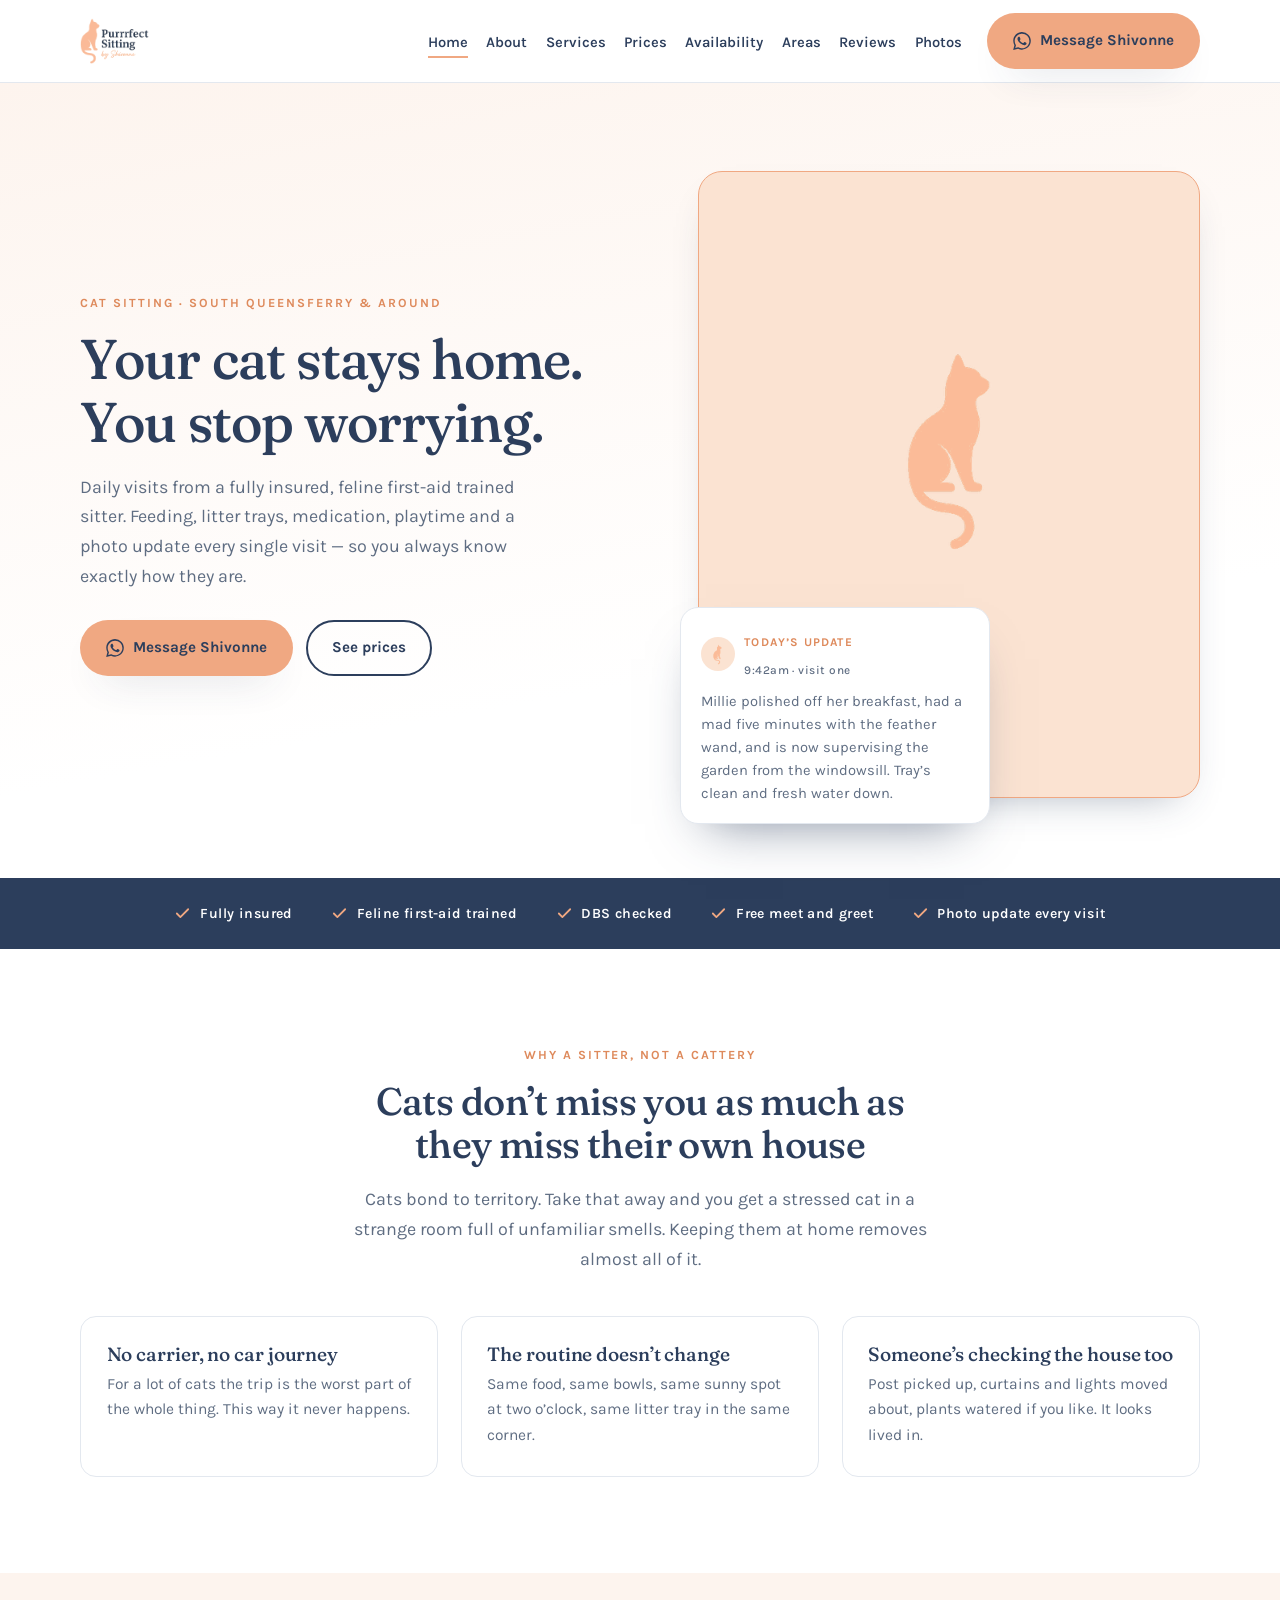
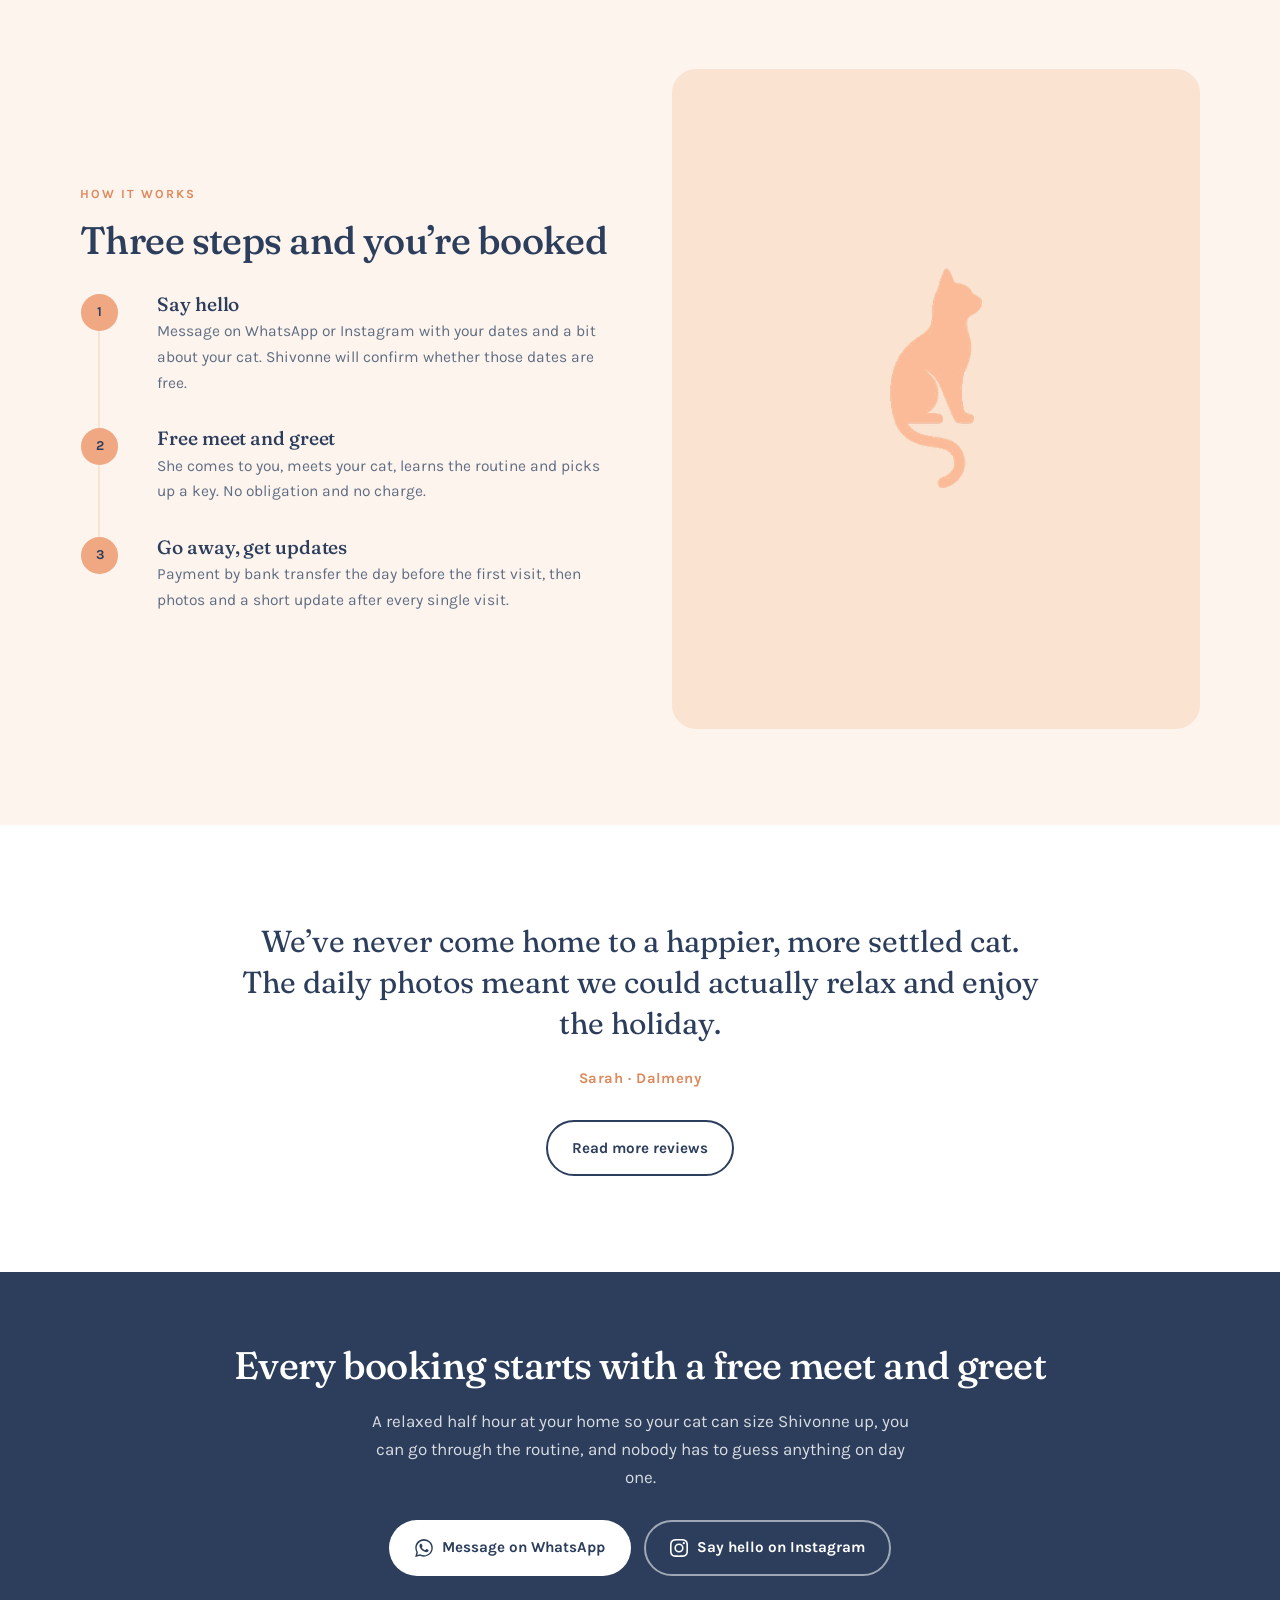
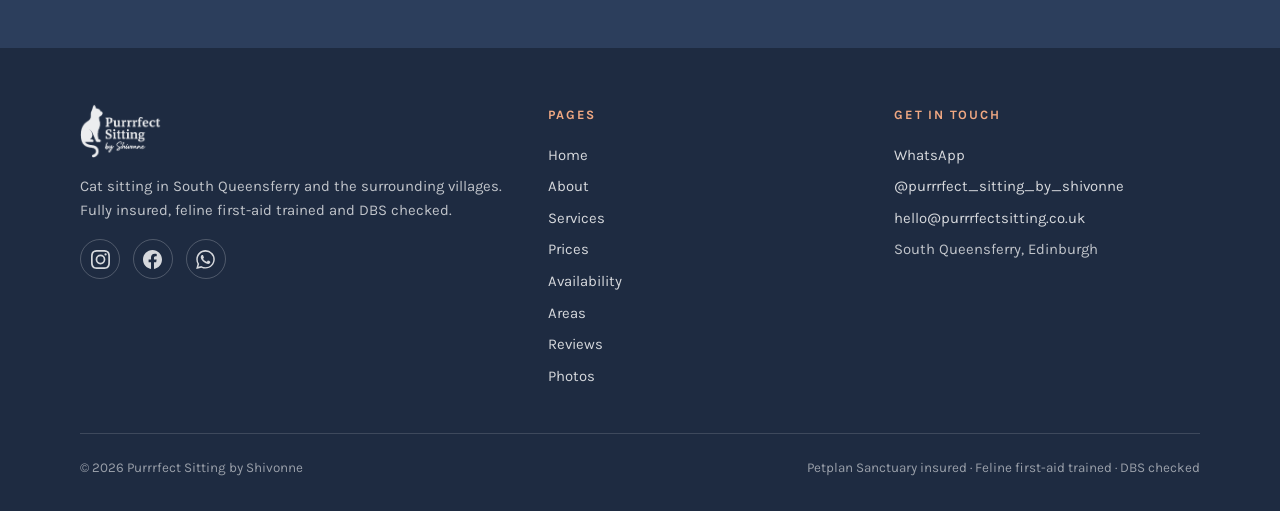
==== index.html @ 5781d9f3 "Add files via upload" ====
<!DOCTYPE html>
<html lang="en-GB">
<head>
<meta charset="utf-8">
<meta name="viewport" content="width=device-width, initial-scale=1">
<title>Purrrfect Sitting by Shivonne | Cat sitting in South Queensferry &amp; Edinburgh</title>
<meta name="description" content="Insured, feline first-aid trained cat sitting in South Queensferry and West Edinburgh. Daily home visits from £12, with a photo update every visit.">
<link rel="icon" href="assets/favicon.png" type="image/png">
<link rel="apple-touch-icon" href="assets/apple-touch-icon.png">
<meta property="og:title" content="Purrrfect Sitting by Shivonne | Cat sitting in South Queensferry &amp; Edinburgh">
<meta property="og:description" content="Insured, feline first-aid trained cat sitting in South Queensferry and West Edinburgh. Daily home visits from £12, with a photo update every visit.">
<meta property="og:type" content="website">
<meta property="og:image" content="assets/logo.png">
<link rel="stylesheet" href="css/style.css">
</head>
<body>
<a class="skip-link" href="#main">Skip to content</a>
<header class="site-header">
  <div class="wrap">
    <a class="brand" href="index.html"><img src="assets/logo.png" alt="Purrrfect Sitting by Shivonne" width="832" height="552"></a>
    <button class="nav-toggle" type="button" aria-expanded="false" aria-controls="site-nav" aria-label="Open menu"><svg viewBox="0 0 24 24" fill="none" stroke="currentColor" stroke-width="2" stroke-linecap="round" aria-hidden="true"><line x1="3" y1="6" x2="21" y2="6"/><line x1="3" y1="12" x2="21" y2="12"/><line x1="3" y1="18" x2="21" y2="18"/></svg></button>
    <nav class="site-nav" id="site-nav" aria-label="Main"><ul><li><a href="index.html" aria-current="page">Home</a></li><li><a href="about.html">About</a></li><li><a href="services.html">Services</a></li><li><a href="prices.html">Prices</a></li><li><a href="availability.html">Availability</a></li><li><a href="areas.html">Areas</a></li><li><a href="testimonials.html">Reviews</a></li><li><a href="gallery.html">Photos</a></li></ul></nav>
    <a class="btn btn--primary header-cta" href="https://wa.me/447XXXXXXXXX"><svg viewBox="0 0 24 24" fill="currentColor" aria-hidden="true"><path d="M17.47 14.38c-.3-.15-1.76-.87-2.03-.97-.27-.1-.47-.15-.67.15-.2.3-.77.97-.94 1.17-.17.2-.35.22-.65.07-.3-.15-1.26-.46-2.4-1.48-.89-.79-1.49-1.77-1.66-2.07-.17-.3-.02-.46.13-.61.13-.13.3-.35.45-.52.15-.17.2-.3.3-.5.1-.2.05-.37-.02-.52-.08-.15-.67-1.61-.92-2.21-.24-.58-.49-.5-.67-.51h-.57c-.2 0-.52.07-.79.37-.27.3-1.04 1.02-1.04 2.48s1.06 2.88 1.21 3.08c.15.2 2.1 3.2 5.08 4.49.71.31 1.26.49 1.69.62.71.23 1.36.2 1.87.12.57-.09 1.76-.72 2.01-1.41.25-.69.25-1.29.17-1.41-.07-.13-.27-.2-.57-.35M12.05 21.8h-.01a9.8 9.8 0 0 1-4.99-1.37l-.36-.21-3.71.97.99-3.62-.23-.37a9.8 9.8 0 0 1-1.5-5.23c0-5.4 4.4-9.8 9.81-9.8 2.62 0 5.08 1.02 6.93 2.88a9.74 9.74 0 0 1 2.87 6.93c0 5.41-4.4 9.81-9.8 9.81m8.34-18.15A11.7 11.7 0 0 0 12.05 0C5.6 0 .35 5.25.34 11.7c0 2.06.54 4.08 1.56 5.85L.24 24l6.6-1.73a11.7 11.7 0 0 0 5.2 1.24h.01c6.45 0 11.7-5.25 11.7-11.7 0-3.13-1.21-6.07-3.42-8.28"/></svg> Message Shivonne</a>
  </div>
</header>
<main id="main">
<section class="hero">
  <div class="wrap">
    <div>
      <p class="eyebrow">Cat sitting &middot; South Queensferry &amp; around</p>
      <h1>Your cat stays home. You stop worrying.</h1>
      <p class="lede">Daily visits from a fully insured, feline first-aid trained sitter. Feeding, litter trays, medication, playtime and a photo update every single visit &mdash; so you always know exactly how they are.</p>
      <div class="btn-row">
        <a class="btn btn--primary" href="https://wa.me/447XXXXXXXXX"><svg viewBox="0 0 24 24" fill="currentColor" aria-hidden="true"><path d="M17.47 14.38c-.3-.15-1.76-.87-2.03-.97-.27-.1-.47-.15-.67.15-.2.3-.77.97-.94 1.17-.17.2-.35.22-.65.07-.3-.15-1.26-.46-2.4-1.48-.89-.79-1.49-1.77-1.66-2.07-.17-.3-.02-.46.13-.61.13-.13.3-.35.45-.52.15-.17.2-.3.3-.5.1-.2.05-.37-.02-.52-.08-.15-.67-1.61-.92-2.21-.24-.58-.49-.5-.67-.51h-.57c-.2 0-.52.07-.79.37-.27.3-1.04 1.02-1.04 2.48s1.06 2.88 1.21 3.08c.15.2 2.1 3.2 5.08 4.49.71.31 1.26.49 1.69.62.71.23 1.36.2 1.87.12.57-.09 1.76-.72 2.01-1.41.25-.69.25-1.29.17-1.41-.07-.13-.27-.2-.57-.35M12.05 21.8h-.01a9.8 9.8 0 0 1-4.99-1.37l-.36-.21-3.71.97.99-3.62-.23-.37a9.8 9.8 0 0 1-1.5-5.23c0-5.4 4.4-9.8 9.81-9.8 2.62 0 5.08 1.02 6.93 2.88a9.74 9.74 0 0 1 2.87 6.93c0 5.41-4.4 9.81-9.8 9.81m8.34-18.15A11.7 11.7 0 0 0 12.05 0C5.6 0 .35 5.25.34 11.7c0 2.06.54 4.08 1.56 5.85L.24 24l6.6-1.73a11.7 11.7 0 0 0 5.2 1.24h.01c6.45 0 11.7-5.25 11.7-11.7 0-3.13-1.21-6.07-3.42-8.28"/></svg> Message Shivonne</a>
        <a class="btn btn--ghost" href="prices.html">See prices</a>
      </div>
    </div>
    <div class="hero-visual">
      <!-- Drop a photo named hero.jpg into assets/photos/ and it appears here automatically -->
      <div class="hero-photo"><img src="assets/photos/hero.jpg" alt="A cat relaxing at home during a visit" onerror="this.remove()"></div>
      <div class="update-card">
        <div class="update-card__head">
          <span class="update-card__avatar"></span>
          <span>
            <span class="update-card__meta">Today&rsquo;s update</span><br>
            <span class="update-card__time">9:42am &middot; visit one</span>
          </span>
        </div>
        <p>Millie polished off her breakfast, had a mad five minutes with the feather wand, and is now supervising the garden from the windowsill. Tray&rsquo;s clean and fresh water down.</p>
      </div>
    </div>
  </div>
</section>

<div class="trust">
  <div class="wrap">
    <ul>
      <li><svg viewBox="0 0 24 24" fill="none" stroke="currentColor" stroke-width="2.5" stroke-linecap="round" stroke-linejoin="round" aria-hidden="true"><polyline points="20 6 9 17 4 12"/></svg> Fully insured</li>
      <li><svg viewBox="0 0 24 24" fill="none" stroke="currentColor" stroke-width="2.5" stroke-linecap="round" stroke-linejoin="round" aria-hidden="true"><polyline points="20 6 9 17 4 12"/></svg> Feline first-aid trained</li>
      <li><svg viewBox="0 0 24 24" fill="none" stroke="currentColor" stroke-width="2.5" stroke-linecap="round" stroke-linejoin="round" aria-hidden="true"><polyline points="20 6 9 17 4 12"/></svg> DBS checked</li>
      <li><svg viewBox="0 0 24 24" fill="none" stroke="currentColor" stroke-width="2.5" stroke-linecap="round" stroke-linejoin="round" aria-hidden="true"><polyline points="20 6 9 17 4 12"/></svg> Free meet and greet</li>
      <li><svg viewBox="0 0 24 24" fill="none" stroke="currentColor" stroke-width="2.5" stroke-linecap="round" stroke-linejoin="round" aria-hidden="true"><polyline points="20 6 9 17 4 12"/></svg> Photo update every visit</li>
    </ul>
  </div>
</div>

<section class="section">
  <div class="wrap">
    <div class="section-head is-centred reveal">
      <p class="eyebrow">Why a sitter, not a cattery</p>
      <h2>Cats don&rsquo;t miss you as much as they miss their own house</h2>
      <p class="lede">Cats bond to territory. Take that away and you get a stressed cat in a strange room full of unfamiliar smells. Keeping them at home removes almost all of it.</p>
    </div>
    <div class="grid grid--3">
      <div class="card reveal">
        <h3>No carrier, no car journey</h3>
        <p>For a lot of cats the trip is the worst part of the whole thing. This way it never happens.</p>
      </div>
      <div class="card reveal">
        <h3>The routine doesn&rsquo;t change</h3>
        <p>Same food, same bowls, same sunny spot at two o&rsquo;clock, same litter tray in the same corner.</p>
      </div>
      <div class="card reveal">
        <h3>Someone&rsquo;s checking the house too</h3>
        <p>Post picked up, curtains and lights moved about, plants watered if you like. It looks lived in.</p>
      </div>
    </div>
  </div>
</section>

<section class="section section--tint">
  <div class="wrap">
    <div class="split">
      <div class="reveal">
        <p class="eyebrow">How it works</p>
        <h2>Three steps and you&rsquo;re booked</h2>
        <ol class="timeline" style="margin-top:2rem">
          <li data-step="1">
            <h3>Say hello</h3>
            <p>Message on WhatsApp or Instagram with your dates and a bit about your cat. Shivonne will confirm whether those dates are free.</p>
          </li>
          <li data-step="2">
            <h3>Free meet and greet</h3>
            <p>She comes to you, meets your cat, learns the routine and picks up a key. No obligation and no charge.</p>
          </li>
          <li data-step="3">
            <h3>Go away, get updates</h3>
            <p>Payment by bank transfer the day before the first visit, then photos and a short update after every single visit.</p>
          </li>
        </ol>
      </div>
      <div class="reveal">
        <!-- Photo named meet-greet.jpg in assets/photos/ -->
        <div class="split__photo"><img src="assets/photos/meet-greet.jpg" alt="Shivonne meeting a client&rsquo;s cat" onerror="this.remove()"></div>
      </div>
    </div>
  </div>
</section>

<section class="section">
  <div class="wrap pull-quote reveal">
    <!-- EDIT: replace with a real review -->
    <blockquote>We&rsquo;ve never come home to a happier, more settled cat. The daily photos meant we could actually relax and enjoy the holiday.</blockquote>
    <cite>Sarah &middot; Dalmeny</cite>
    <div class="btn-row" style="justify-content:center;margin-top:1.8rem">
      <a class="btn btn--ghost" href="testimonials.html">Read more reviews</a>
    </div>
  </div>
</section>

<section class="cta-band">
  <div class="wrap">
    <h2>Every booking starts with a free meet and greet</h2>
    <p>A relaxed half hour at your home so your cat can size Shivonne up, you can go through the routine, and nobody has to guess anything on day one.</p>
    <div class="btn-row">
      <a class="btn btn--light" href="https://wa.me/447XXXXXXXXX"><svg viewBox="0 0 24 24" fill="currentColor" aria-hidden="true"><path d="M17.47 14.38c-.3-.15-1.76-.87-2.03-.97-.27-.1-.47-.15-.67.15-.2.3-.77.97-.94 1.17-.17.2-.35.22-.65.07-.3-.15-1.26-.46-2.4-1.48-.89-.79-1.49-1.77-1.66-2.07-.17-.3-.02-.46.13-.61.13-.13.3-.35.45-.52.15-.17.2-.3.3-.5.1-.2.05-.37-.02-.52-.08-.15-.67-1.61-.92-2.21-.24-.58-.49-.5-.67-.51h-.57c-.2 0-.52.07-.79.37-.27.3-1.04 1.02-1.04 2.48s1.06 2.88 1.21 3.08c.15.2 2.1 3.2 5.08 4.49.71.31 1.26.49 1.69.62.71.23 1.36.2 1.87.12.57-.09 1.76-.72 2.01-1.41.25-.69.25-1.29.17-1.41-.07-.13-.27-.2-.57-.35M12.05 21.8h-.01a9.8 9.8 0 0 1-4.99-1.37l-.36-.21-3.71.97.99-3.62-.23-.37a9.8 9.8 0 0 1-1.5-5.23c0-5.4 4.4-9.8 9.81-9.8 2.62 0 5.08 1.02 6.93 2.88a9.74 9.74 0 0 1 2.87 6.93c0 5.41-4.4 9.81-9.8 9.81m8.34-18.15A11.7 11.7 0 0 0 12.05 0C5.6 0 .35 5.25.34 11.7c0 2.06.54 4.08 1.56 5.85L.24 24l6.6-1.73a11.7 11.7 0 0 0 5.2 1.24h.01c6.45 0 11.7-5.25 11.7-11.7 0-3.13-1.21-6.07-3.42-8.28"/></svg> Message on WhatsApp</a>
      <a class="btn btn--outline-light" href="https://www.instagram.com/purrrfect_sitting_by_shivonne/"><svg viewBox="0 0 24 24" fill="currentColor" aria-hidden="true"><path d="M12 2.16c3.2 0 3.58.01 4.85.07 1.17.05 1.8.25 2.23.41.56.22.96.48 1.38.9.42.42.68.82.9 1.38.16.42.36 1.06.41 2.23.06 1.27.07 1.65.07 4.85s-.01 3.58-.07 4.85c-.05 1.17-.25 1.8-.41 2.23-.22.56-.48.96-.9 1.38-.42.42-.82.68-1.38.9-.42.16-1.06.36-2.23.41-1.27.06-1.65.07-4.85.07s-3.58-.01-4.85-.07c-1.17-.05-1.8-.25-2.23-.41-.56-.22-.96-.48-1.38-.9a3.8 3.8 0 0 1-.9-1.38c-.16-.42-.36-1.06-.41-2.23-.06-1.27-.07-1.65-.07-4.85s.01-3.58.07-4.85c.05-1.17.25-1.8.41-2.23.22-.56.48-.96.9-1.38.42-.42.82-.68 1.38-.9.42-.16 1.06-.36 2.23-.41C8.42 2.17 8.8 2.16 12 2.16M12 0C8.74 0 8.33.01 7.05.07 5.78.13 4.9.33 4.14.63c-.79.3-1.46.71-2.13 1.38A5.9 5.9 0 0 0 .63 4.14c-.3.76-.5 1.64-.56 2.91C.01 8.33 0 8.74 0 12s.01 3.67.07 4.95c.06 1.27.26 2.15.56 2.91.3.79.71 1.46 1.38 2.13.67.67 1.34 1.08 2.13 1.38.76.3 1.64.5 2.91.56C8.33 23.99 8.74 24 12 24s3.67-.01 4.95-.07c1.27-.06 2.15-.26 2.91-.56.79-.3 1.46-.71 2.13-1.38.67-.67 1.08-1.34 1.38-2.13.3-.76.5-1.64.56-2.91.06-1.28.07-1.69.07-4.95s-.01-3.67-.07-4.95c-.06-1.27-.26-2.15-.56-2.91-.3-.79-.71-1.46-1.38-2.13A5.9 5.9 0 0 0 19.86.63c-.76-.3-1.64-.5-2.91-.56C15.67.01 15.26 0 12 0m0 5.84a6.16 6.16 0 1 0 0 12.32 6.16 6.16 0 0 0 0-12.32M12 16a4 4 0 1 1 0-8 4 4 0 0 1 0 8m7.85-10.4a1.44 1.44 0 1 1-2.88 0 1.44 1.44 0 0 1 2.88 0"/></svg> Say hello on Instagram</a>
    </div>
  </div>
</section>
</main>
<footer class="site-footer">
  <div class="wrap">
    <div class="footer-grid">
      <div>
        <img class="footer-logo" src="assets/logo.png" alt="Purrrfect Sitting by Shivonne">
        <p>Cat sitting in South Queensferry and the surrounding villages. Fully insured, feline first-aid trained and DBS checked.</p>
        <div class="footer-social">
          <a href="https://www.instagram.com/purrrfect_sitting_by_shivonne/" aria-label="Instagram"><svg viewBox="0 0 24 24" fill="currentColor" aria-hidden="true"><path d="M12 2.16c3.2 0 3.58.01 4.85.07 1.17.05 1.8.25 2.23.41.56.22.96.48 1.38.9.42.42.68.82.9 1.38.16.42.36 1.06.41 2.23.06 1.27.07 1.65.07 4.85s-.01 3.58-.07 4.85c-.05 1.17-.25 1.8-.41 2.23-.22.56-.48.96-.9 1.38-.42.42-.82.68-1.38.9-.42.16-1.06.36-2.23.41-1.27.06-1.65.07-4.85.07s-3.58-.01-4.85-.07c-1.17-.05-1.8-.25-2.23-.41-.56-.22-.96-.48-1.38-.9a3.8 3.8 0 0 1-.9-1.38c-.16-.42-.36-1.06-.41-2.23-.06-1.27-.07-1.65-.07-4.85s.01-3.58.07-4.85c.05-1.17.25-1.8.41-2.23.22-.56.48-.96.9-1.38.42-.42.82-.68 1.38-.9.42-.16 1.06-.36 2.23-.41C8.42 2.17 8.8 2.16 12 2.16M12 0C8.74 0 8.33.01 7.05.07 5.78.13 4.9.33 4.14.63c-.79.3-1.46.71-2.13 1.38A5.9 5.9 0 0 0 .63 4.14c-.3.76-.5 1.64-.56 2.91C.01 8.33 0 8.74 0 12s.01 3.67.07 4.95c.06 1.27.26 2.15.56 2.91.3.79.71 1.46 1.38 2.13.67.67 1.34 1.08 2.13 1.38.76.3 1.64.5 2.91.56C8.33 23.99 8.74 24 12 24s3.67-.01 4.95-.07c1.27-.06 2.15-.26 2.91-.56.79-.3 1.46-.71 2.13-1.38.67-.67 1.08-1.34 1.38-2.13.3-.76.5-1.64.56-2.91.06-1.28.07-1.69.07-4.95s-.01-3.67-.07-4.95c-.06-1.27-.26-2.15-.56-2.91-.3-.79-.71-1.46-1.38-2.13A5.9 5.9 0 0 0 19.86.63c-.76-.3-1.64-.5-2.91-.56C15.67.01 15.26 0 12 0m0 5.84a6.16 6.16 0 1 0 0 12.32 6.16 6.16 0 0 0 0-12.32M12 16a4 4 0 1 1 0-8 4 4 0 0 1 0 8m7.85-10.4a1.44 1.44 0 1 1-2.88 0 1.44 1.44 0 0 1 2.88 0"/></svg></a>
          <a href="https://www.facebook.com/profile.php?id=EDIT" aria-label="Facebook"><svg viewBox="0 0 24 24" fill="currentColor" aria-hidden="true"><path d="M24 12.07C24 5.4 18.63 0 12 0S0 5.4 0 12.07C0 18.1 4.39 23.1 10.13 24v-8.44H7.08v-3.49h3.05V9.41c0-3.02 1.79-4.69 4.53-4.69 1.31 0 2.68.24 2.68.24v2.97h-1.51c-1.49 0-1.96.93-1.96 1.89v2.25h3.33l-.53 3.49h-2.8V24C19.61 23.1 24 18.1 24 12.07"/></svg></a>
          <a href="https://wa.me/447XXXXXXXXX" aria-label="WhatsApp"><svg viewBox="0 0 24 24" fill="currentColor" aria-hidden="true"><path d="M17.47 14.38c-.3-.15-1.76-.87-2.03-.97-.27-.1-.47-.15-.67.15-.2.3-.77.97-.94 1.17-.17.2-.35.22-.65.07-.3-.15-1.26-.46-2.4-1.48-.89-.79-1.49-1.77-1.66-2.07-.17-.3-.02-.46.13-.61.13-.13.3-.35.45-.52.15-.17.2-.3.3-.5.1-.2.05-.37-.02-.52-.08-.15-.67-1.61-.92-2.21-.24-.58-.49-.5-.67-.51h-.57c-.2 0-.52.07-.79.37-.27.3-1.04 1.02-1.04 2.48s1.06 2.88 1.21 3.08c.15.2 2.1 3.2 5.08 4.49.71.31 1.26.49 1.69.62.71.23 1.36.2 1.87.12.57-.09 1.76-.72 2.01-1.41.25-.69.25-1.29.17-1.41-.07-.13-.27-.2-.57-.35M12.05 21.8h-.01a9.8 9.8 0 0 1-4.99-1.37l-.36-.21-3.71.97.99-3.62-.23-.37a9.8 9.8 0 0 1-1.5-5.23c0-5.4 4.4-9.8 9.81-9.8 2.62 0 5.08 1.02 6.93 2.88a9.74 9.74 0 0 1 2.87 6.93c0 5.41-4.4 9.81-9.8 9.81m8.34-18.15A11.7 11.7 0 0 0 12.05 0C5.6 0 .35 5.25.34 11.7c0 2.06.54 4.08 1.56 5.85L.24 24l6.6-1.73a11.7 11.7 0 0 0 5.2 1.24h.01c6.45 0 11.7-5.25 11.7-11.7 0-3.13-1.21-6.07-3.42-8.28"/></svg></a>
        </div>
      </div>
      <div>
        <h4>Pages</h4>
        <ul><li><a href="index.html">Home</a></li><li><a href="about.html">About</a></li><li><a href="services.html">Services</a></li><li><a href="prices.html">Prices</a></li><li><a href="availability.html">Availability</a></li><li><a href="areas.html">Areas</a></li><li><a href="testimonials.html">Reviews</a></li><li><a href="gallery.html">Photos</a></li></ul>
      </div>
      <div>
        <h4>Get in touch</h4>
        <ul>
          <li><a href="https://wa.me/447XXXXXXXXX">WhatsApp</a></li>
          <li><a href="https://www.instagram.com/purrrfect_sitting_by_shivonne/">@purrrfect_sitting_by_shivonne</a></li>
          <li><a href="mailto:hello@purrrfectsitting.co.uk">hello@purrrfectsitting.co.uk</a></li>
          <li>South Queensferry, Edinburgh</li>
        </ul>
      </div>
    </div>
    <div class="footer-base">
      <span>&copy; 2026 Purrrfect Sitting by Shivonne</span>
      <span>Petplan Sanctuary insured &middot; Feline first-aid trained &middot; DBS checked</span>
    </div>
  </div>
</footer>
<a class="float-wa" href="https://wa.me/447XXXXXXXXX" aria-label="Message on WhatsApp"><svg viewBox="0 0 24 24" fill="currentColor" aria-hidden="true"><path d="M17.47 14.38c-.3-.15-1.76-.87-2.03-.97-.27-.1-.47-.15-.67.15-.2.3-.77.97-.94 1.17-.17.2-.35.22-.65.07-.3-.15-1.26-.46-2.4-1.48-.89-.79-1.49-1.77-1.66-2.07-.17-.3-.02-.46.13-.61.13-.13.3-.35.45-.52.15-.17.2-.3.3-.5.1-.2.05-.37-.02-.52-.08-.15-.67-1.61-.92-2.21-.24-.58-.49-.5-.67-.51h-.57c-.2 0-.52.07-.79.37-.27.3-1.04 1.02-1.04 2.48s1.06 2.88 1.21 3.08c.15.2 2.1 3.2 5.08 4.49.71.31 1.26.49 1.69.62.71.23 1.36.2 1.87.12.57-.09 1.76-.72 2.01-1.41.25-.69.25-1.29.17-1.41-.07-.13-.27-.2-.57-.35M12.05 21.8h-.01a9.8 9.8 0 0 1-4.99-1.37l-.36-.21-3.71.97.99-3.62-.23-.37a9.8 9.8 0 0 1-1.5-5.23c0-5.4 4.4-9.8 9.81-9.8 2.62 0 5.08 1.02 6.93 2.88a9.74 9.74 0 0 1 2.87 6.93c0 5.41-4.4 9.81-9.8 9.81m8.34-18.15A11.7 11.7 0 0 0 12.05 0C5.6 0 .35 5.25.34 11.7c0 2.06.54 4.08 1.56 5.85L.24 24l6.6-1.73a11.7 11.7 0 0 0 5.2 1.24h.01c6.45 0 11.7-5.25 11.7-11.7 0-3.13-1.21-6.07-3.42-8.28"/></svg></a>
<script src="js/site.js"></script>

</body>
</html>
---- css/style.css ----
/* ==========================================================================
   Purrrfect Sitting by Shivonne — site styles
   Brand: navy #2C3E5C · peach #F0A882
   ========================================================================== */

@import url('https://fonts.googleapis.com/css2?family=Fraunces:opsz,wght@9..144,400;9..144,500;9..144,600&family=Karla:wght@400;500;600;700&display=swap');

:root {
  --navy:        #2C3E5C;
  --navy-deep:   #1E2B41;
  --peach:       #F0A882;
  --peach-deep:  #DE8A5C;
  --peach-soft:  #FBE3D2;
  --peach-tint:  #FDF4EE;
  --paper:       #FFFFFF;
  --paper-alt:   #F6F8FA;
  --ink:         #2C3E5C;
  --ink-soft:    #5F6D82;
  --line:        #E3E8EF;

  --display: 'Fraunces', Georgia, 'Times New Roman', serif;
  --body:    'Karla', -apple-system, BlinkMacSystemFont, 'Segoe UI', Helvetica, Arial, sans-serif;

  --wrap: 1120px;
  --radius: 16px;
  --radius-sm: 10px;
  --shadow: 0 18px 40px -24px rgba(44, 62, 92, .45);
  --shadow-lift: 0 26px 50px -26px rgba(44, 62, 92, .55);
}

/* ---------- Base ---------- */
*, *::before, *::after { box-sizing: border-box; }

html { scroll-behavior: smooth; }

body {
  margin: 0;
  font-family: var(--body);
  font-size: 17px;
  line-height: 1.65;
  color: var(--ink);
  background: var(--paper);
  -webkit-font-smoothing: antialiased;
}

img { max-width: 100%; display: block; }

a { color: var(--navy); text-decoration-color: var(--peach); text-underline-offset: 3px; }
a:hover { color: var(--peach-deep); }

h1, h2, h3 {
  font-family: var(--display);
  font-weight: 500;
  font-variation-settings: 'SOFT' 40, 'WONK' 1;
  line-height: 1.12;
  letter-spacing: -0.015em;
  color: var(--navy);
  margin: 0 0 .5em;
}
h1 { font-size: clamp(2.2rem, 5.2vw, 3.5rem); }
h2 { font-size: clamp(1.7rem, 3.4vw, 2.4rem); }
h3 { font-size: 1.2rem; letter-spacing: -0.005em; }
p  { margin: 0 0 1.1em; }
p:last-child { margin-bottom: 0; }

.wrap { width: min(100% - 2.5rem, var(--wrap)); margin-inline: auto; }

.eyebrow {
  font-family: var(--body);
  font-size: .78rem;
  font-weight: 700;
  letter-spacing: .16em;
  text-transform: uppercase;
  color: var(--peach-deep);
  margin: 0 0 .9rem;
}

.lede { font-size: 1.12rem; color: var(--ink-soft); }

.section { padding: clamp(3.5rem, 8vw, 6rem) 0; }
.section--tint { background: var(--peach-tint); }
.section--alt  { background: var(--paper-alt); }

.section-head { max-width: 60ch; margin-bottom: 2.6rem; }
.section-head.is-centred { margin-inline: auto; text-align: center; }

/* ---------- Buttons ---------- */
.btn {
  display: inline-flex;
  align-items: center;
  gap: .55rem;
  font-family: var(--body);
  font-weight: 700;
  font-size: .95rem;
  padding: .85rem 1.5rem;
  border-radius: 999px;
  border: 2px solid transparent;
  text-decoration: none;
  cursor: pointer;
  transition: transform .18s ease, box-shadow .18s ease, background .18s ease, color .18s ease;
}
.btn svg { width: 18px; height: 18px; flex: none; }
.btn--primary { background: var(--peach); color: var(--navy); box-shadow: var(--shadow); }
.btn--primary:hover { background: var(--peach-deep); color: #fff; transform: translateY(-2px); }
.btn--ghost { border-color: var(--navy); color: var(--navy); }
.btn--ghost:hover { background: var(--navy); color: #fff; transform: translateY(-2px); }
.btn--light { background: #fff; color: var(--navy); }
.btn--light:hover { background: var(--peach); transform: translateY(-2px); }
.btn--outline-light { border-color: rgba(255,255,255,.55); color: #fff; }
.btn--outline-light:hover { background: rgba(255,255,255,.12); color: #fff; transform: translateY(-2px); }

.btn-row { display: flex; flex-wrap: wrap; gap: .8rem; }

/* ---------- Header ---------- */
.site-header {
  position: sticky;
  top: 0;
  z-index: 50;
  background: rgba(255,255,255,.94);
  backdrop-filter: blur(10px);
  border-bottom: 1px solid var(--line);
}
.site-header .wrap {
  display: flex;
  align-items: center;
  gap: 1rem;
  min-height: 82px;
}
.brand { display: flex; align-items: center; margin-right: auto; text-decoration: none; }
.brand img { height: 46px; width: auto; }

.nav-toggle {
  display: none;
  background: none;
  border: 0;
  padding: .5rem;
  cursor: pointer;
  color: var(--navy);
}
.nav-toggle svg { width: 26px; height: 26px; }

.site-nav ul {
  display: flex;
  align-items: center;
  gap: 1.15rem;
  list-style: none;
  margin: 0;
  padding: 0;
}
.site-nav a {
  font-size: .92rem;
  font-weight: 600;
  text-decoration: none;
  color: var(--navy);
  padding: .3rem 0;
  border-bottom: 2px solid transparent;
}
.site-nav a:hover { border-bottom-color: var(--peach); color: var(--navy); }
.site-nav a[aria-current="page"] { border-bottom-color: var(--peach); }
.header-cta { margin-left: .6rem; }

@media (max-width: 1080px) {
  .nav-toggle { display: inline-flex; order: 3; }
  .site-nav {
    order: 4;
    flex-basis: 100%;
    display: none;
    padding-bottom: 1.2rem;
  }
  .site-nav.is-open { display: block; }
  .site-nav ul { flex-direction: column; align-items: flex-start; gap: .2rem; }
  .site-nav a { display: block; padding: .6rem 0; width: 100%; }
  .header-cta { display: none; }
  .site-header .wrap { flex-wrap: wrap; }
}

/* ---------- Hero ---------- */
.hero { padding: clamp(3rem, 7vw, 5.5rem) 0 clamp(3rem, 7vw, 5rem); background: linear-gradient(170deg, var(--peach-tint) 0%, #fff 70%); }
.hero .wrap { display: grid; grid-template-columns: 1.05fr .95fr; gap: clamp(2rem, 5vw, 4rem); align-items: center; }
.hero h1 { margin-bottom: .35em; }
.hero .lede { max-width: 44ch; margin-bottom: 1.8rem; }

.hero-visual { position: relative; }
.hero-photo {
  aspect-ratio: 4 / 5;
  border-radius: 24px;
  background: var(--peach-soft) url('../assets/mark.png') center 42% / 42% no-repeat;
  border: 1px solid var(--peach);
  overflow: hidden;
  box-shadow: var(--shadow);
}
.hero-photo img { width: 100%; height: 100%; object-fit: cover; }

/* Signature element: the visit update card */
.update-card {
  position: absolute;
  left: -18px;
  bottom: -26px;
  width: min(310px, 82%);
  background: #fff;
  border: 1px solid var(--line);
  border-radius: 18px;
  padding: 1.1rem 1.2rem;
  box-shadow: var(--shadow-lift);
}
.update-card__head {
  display: flex;
  align-items: center;
  gap: .6rem;
  margin-bottom: .6rem;
}
.update-card__avatar {
  width: 34px; height: 34px; border-radius: 50%;
  background: var(--peach-soft) url('../assets/mark.png') center 55% / 62% no-repeat;
  flex: none;
}
.update-card__meta { font-size: .74rem; font-weight: 700; letter-spacing: .1em; text-transform: uppercase; color: var(--peach-deep); }
.update-card__time { font-size: .74rem; color: var(--ink-soft); font-weight: 500; letter-spacing: .04em; }
.update-card p { font-size: .92rem; line-height: 1.55; color: var(--ink-soft); margin: 0; }

@media (max-width: 860px) {
  .hero .wrap { grid-template-columns: 1fr; }
  .hero-visual { max-width: 460px; margin: 1rem auto 2.5rem; }
  .hero-photo { aspect-ratio: 4 / 3.4; }
  .update-card { left: 0; right: 0; margin-inline: auto; }
}

/* ---------- Page banner (inner pages) ---------- */
.page-head { background: var(--peach-tint); padding: clamp(2.8rem, 6vw, 4.5rem) 0; border-bottom: 1px solid var(--peach-soft); }
.page-head h1 { margin-bottom: .3em; }
.page-head .lede { max-width: 58ch; }

/* ---------- Trust strip ---------- */
.trust { background: var(--navy); color: #fff; padding: 1.5rem 0; }
.trust ul {
  display: flex;
  flex-wrap: wrap;
  justify-content: center;
  gap: .8rem 2.4rem;
  list-style: none;
  margin: 0; padding: 0;
}
.trust li {
  display: flex; align-items: center; gap: .55rem;
  font-size: .88rem; font-weight: 600; letter-spacing: .03em;
}
.trust svg { width: 17px; height: 17px; color: var(--peach); flex: none; }

/* ---------- Cards ---------- */
.grid { display: grid; gap: 1.4rem; }
.grid--3 { grid-template-columns: repeat(3, 1fr); }
.grid--2 { grid-template-columns: repeat(2, 1fr); }
@media (max-width: 900px) { .grid--3 { grid-template-columns: 1fr 1fr; } }
@media (max-width: 640px) { .grid--3, .grid--2 { grid-template-columns: 1fr; } }

.card {
  background: #fff;
  border: 1px solid var(--line);
  border-radius: var(--radius);
  padding: 1.7rem 1.6rem;
  transition: transform .2s ease, box-shadow .2s ease, border-color .2s ease;
}
.card:hover { transform: translateY(-3px); box-shadow: var(--shadow); border-color: var(--peach-soft); }
.card h3 { margin-bottom: .4rem; }
.card p { color: var(--ink-soft); font-size: .97rem; }
.card__icon {
  width: 44px; height: 44px;
  display: grid; place-items: center;
  border-radius: 12px;
  background: var(--peach-tint);
  color: var(--peach-deep);
  margin-bottom: 1rem;
}
.card__icon svg { width: 22px; height: 22px; }

/* ---------- Visit timeline (services) ---------- */
.timeline { list-style: none; margin: 0; padding: 0; max-width: 760px; }
.timeline li {
  position: relative;
  padding: 0 0 2rem 3.6rem;
  border-left: 2px solid var(--peach-soft);
  margin-left: 1.1rem;
}
.timeline li:last-child { border-left-color: transparent; padding-bottom: 0; }
.timeline li::before {
  content: attr(data-step);
  position: absolute;
  left: -1.15rem; top: 0;
  width: 2.3rem; height: 2.3rem;
  display: grid; place-items: center;
  border-radius: 50%;
  background: var(--peach);
  color: var(--navy);
  font-family: var(--body);
  font-weight: 700;
  font-size: .85rem;
}
.timeline h3 { margin-bottom: .25rem; }
.timeline p { color: var(--ink-soft); font-size: .97rem; }

/* ---------- Price cards ---------- */
.price-card {
  background: #fff;
  border: 1px solid var(--line);
  border-radius: var(--radius);
  padding: 2rem 1.8rem;
  display: flex;
  flex-direction: column;
}
.price-card--feature { border-color: var(--peach); box-shadow: var(--shadow); position: relative; }
.price-card__tag {
  position: absolute; top: -13px; left: 1.8rem;
  background: var(--peach); color: var(--navy);
  font-size: .72rem; font-weight: 700; letter-spacing: .1em; text-transform: uppercase;
  padding: .3rem .8rem; border-radius: 999px;
}
.price-card__amount {
  font-family: var(--display);
  font-size: 3rem;
  font-weight: 500;
  font-variation-settings: 'SOFT' 40, 'WONK' 1;
  line-height: 1;
  color: var(--navy);
  margin: .4rem 0 .2rem;
}
.price-card__unit { color: var(--ink-soft); font-size: .95rem; margin-bottom: 1.4rem; }
.price-card ul { list-style: none; margin: 0 0 1.6rem; padding: 0; }
.price-card li { display: flex; gap: .6rem; align-items: flex-start; padding: .4rem 0; font-size: .96rem; color: var(--ink-soft); }
.price-card li svg { width: 17px; height: 17px; color: var(--peach-deep); flex: none; margin-top: .3rem; }
.price-card .btn { margin-top: auto; align-self: flex-start; }

.note-box {
  background: var(--peach-tint);
  border-left: 3px solid var(--peach);
  border-radius: var(--radius-sm);
  padding: 1.4rem 1.5rem;
}
.note-box h3 { font-size: 1.05rem; }
.note-box p, .note-box li { color: var(--ink-soft); font-size: .96rem; }
.note-box ul { margin: 0; padding-left: 1.1rem; }
.note-box li { padding: .2rem 0; }

/* ---------- Areas ---------- */
.area-list {
  list-style: none;
  margin: 0; padding: 0;
  display: grid;
  grid-template-columns: repeat(auto-fill, minmax(180px, 1fr));
  gap: .7rem;
}
.area-list li {
  display: flex; align-items: center; gap: .6rem;
  background: #fff;
  border: 1px solid var(--line);
  border-radius: 999px;
  padding: .6rem 1.1rem;
  font-weight: 600;
  font-size: .95rem;
}
.area-list li::before {
  content: '';
  width: 8px; height: 8px; border-radius: 50%;
  background: var(--peach);
  flex: none;
}

/* ---------- Testimonials ---------- */
.quote-card {
  background: #fff;
  border: 1px solid var(--line);
  border-radius: var(--radius);
  padding: 2rem 1.8rem 1.6rem;
  position: relative;
}
.quote-card::before {
  content: '\201C';
  position: absolute;
  top: .3rem; left: 1.4rem;
  font-family: var(--display);
  font-size: 4.5rem;
  line-height: 1;
  color: var(--peach-soft);
}
.quote-card blockquote { margin: 0; position: relative; font-size: 1.02rem; color: var(--ink); }
.quote-card cite {
  display: block;
  margin-top: 1.1rem;
  font-style: normal;
  font-weight: 700;
  font-size: .9rem;
  color: var(--peach-deep);
}
.quote-card cite span { display: block; font-weight: 500; color: var(--ink-soft); font-size: .85rem; }

.pull-quote { max-width: 800px; margin-inline: auto; text-align: center; }
.pull-quote blockquote {
  font-family: var(--display);
  font-size: clamp(1.35rem, 3vw, 1.9rem);
  font-variation-settings: 'SOFT' 40, 'WONK' 1;
  line-height: 1.35;
  color: var(--navy);
  margin: 0 0 1.2rem;
}
.pull-quote cite { font-style: normal; font-weight: 700; font-size: .92rem; color: var(--peach-deep); letter-spacing: .04em; }

/* ---------- Gallery ---------- */
.gallery {
  display: grid;
  grid-template-columns: repeat(auto-fill, minmax(240px, 1fr));
  gap: 1rem;
}
.gallery figure { margin: 0; }
.gallery .shot {
  aspect-ratio: 1 / 1;
  border-radius: var(--radius);
  overflow: hidden;
  background: var(--peach-soft) url('../assets/mark.png') center / 45% no-repeat;
  border: 1px solid var(--peach-soft);
}
.gallery .shot img { width: 100%; height: 100%; object-fit: cover; transition: transform .4s ease; }
.gallery figure:hover .shot img { transform: scale(1.04); }
.gallery figcaption { font-size: .88rem; color: var(--ink-soft); padding-top: .55rem; }
.gallery .shot--wide { aspect-ratio: 1 / 1; }

/* ---------- Split content ---------- */
.split { display: grid; grid-template-columns: 1fr 1fr; gap: clamp(2rem, 5vw, 4rem); align-items: center; }
@media (max-width: 860px) { .split { grid-template-columns: 1fr; } }
.split__photo {
  aspect-ratio: 4 / 5;
  border-radius: 24px;
  background: var(--peach-soft) url('../assets/mark.png') center 45% / 45% no-repeat;
  border: 1px solid var(--peach-soft);
  overflow: hidden;
}
.split__photo img { width: 100%; height: 100%; object-fit: cover; }

/* ---------- CTA band ---------- */
.cta-band { background: var(--navy); color: #fff; padding: clamp(3rem, 7vw, 4.5rem) 0; text-align: center; }
.cta-band h2 { color: #fff; }
.cta-band p { color: rgba(255,255,255,.82); max-width: 54ch; margin-inline: auto; margin-bottom: 1.8rem; }
.cta-band .btn-row { justify-content: center; }

/* ---------- Footer ---------- */
.site-footer { background: var(--navy-deep); color: rgba(255,255,255,.72); padding: 3.5rem 0 2rem; font-size: .93rem; }
.site-footer h4 { font-family: var(--body); font-size: .8rem; letter-spacing: .14em; text-transform: uppercase; color: var(--peach); margin: 0 0 .9rem; }
.footer-grid { display: grid; grid-template-columns: 1.4fr 1fr 1fr; gap: 2.5rem; }
@media (max-width: 760px) { .footer-grid { grid-template-columns: 1fr; gap: 2rem; } }
.site-footer a { color: rgba(255,255,255,.82); text-decoration: none; }
.site-footer a:hover { color: var(--peach); }
.site-footer ul { list-style: none; margin: 0; padding: 0; }
.site-footer li { padding: .22rem 0; }
.footer-logo { height: 54px; width: auto; margin-bottom: 1rem; filter: brightness(0) invert(1); opacity: .92; }
.footer-social { display: flex; gap: .8rem; margin-top: 1rem; }
.footer-social a {
  width: 40px; height: 40px;
  display: grid; place-items: center;
  border-radius: 50%;
  border: 1px solid rgba(255,255,255,.22);
}
.footer-social a:hover { background: var(--peach); border-color: var(--peach); color: var(--navy); }
.footer-social svg { width: 19px; height: 19px; }
.footer-base {
  margin-top: 2.6rem; padding-top: 1.4rem;
  border-top: 1px solid rgba(255,255,255,.14);
  display: flex; flex-wrap: wrap; gap: .6rem 1.5rem; justify-content: space-between;
  font-size: .84rem; color: rgba(255,255,255,.55);
}

/* ---------- Floating WhatsApp (mobile) ---------- */
.float-wa {
  position: fixed;
  right: 18px; bottom: 18px;
  z-index: 60;
  width: 56px; height: 56px;
  display: none;
  place-items: center;
  border-radius: 50%;
  background: #25D366;
  color: #fff;
  box-shadow: 0 10px 26px -8px rgba(0,0,0,.45);
}
.float-wa svg { width: 28px; height: 28px; }
@media (max-width: 1080px) { .float-wa { display: grid; } }

/* ---------- Accessibility & motion ---------- */
:focus-visible { outline: 3px solid var(--peach-deep); outline-offset: 3px; border-radius: 4px; }

.skip-link {
  position: absolute; left: -9999px;
  background: var(--navy); color: #fff; padding: .7rem 1.1rem; border-radius: 0 0 8px 0; z-index: 100;
}
.skip-link:focus { left: 0; top: 0; color: #fff; }

.reveal { opacity: 0; transform: translateY(14px); transition: opacity .6s ease, transform .6s ease; }
.reveal.is-in { opacity: 1; transform: none; }

@media (prefers-reduced-motion: reduce) {
  html { scroll-behavior: auto; }
  *, *::before, *::after { animation-duration: .001ms !important; transition-duration: .001ms !important; }
  .reveal { opacity: 1; transform: none; }
}

/* ==========================================================================
   Availability calendar
   ========================================================================== */
.cal-meta {
  display: flex; flex-wrap: wrap; align-items: center; gap: .8rem 1.6rem;
  margin-bottom: 2rem;
}
.cal-updated {
  display: inline-flex; align-items: center; gap: .5rem;
  background: var(--peach-tint);
  border: 1px solid var(--peach-soft);
  border-radius: 999px;
  padding: .45rem 1rem;
  font-size: .86rem; font-weight: 600; color: var(--navy);
}
.cal-updated::before { content: ''; width: 8px; height: 8px; border-radius: 50%; background: var(--peach-deep); }

.cal-legend { display: flex; flex-wrap: wrap; gap: .6rem 1.4rem; list-style: none; margin: 0; padding: 0; }
.cal-legend li { display: flex; align-items: center; gap: .55rem; font-size: .88rem; color: var(--ink-soft); }
.cal-key { width: 20px; height: 20px; border-radius: 6px; flex: none; border: 1px solid var(--line); background: #fff; }
.cal-key--limited { background: var(--peach); border-color: var(--peach); }
.cal-key--booked  { background: var(--navy); border-color: var(--navy); }

.cal-grid { display: grid; grid-template-columns: repeat(auto-fill, minmax(290px, 1fr)); gap: 1.6rem; }

.cal-month {
  background: #fff;
  border: 1px solid var(--line);
  border-radius: var(--radius);
  padding: 1.3rem 1.2rem 1.4rem;
}
.cal-month h3 {
  font-size: 1.05rem;
  text-align: center;
  margin-bottom: .9rem;
  padding-bottom: .8rem;
  border-bottom: 1px solid var(--line);
}
.cal-week, .cal-days { display: grid; grid-template-columns: repeat(7, 1fr); gap: 4px; }
.cal-week { margin-bottom: 6px; }
.cal-week span {
  text-align: center;
  font-size: .68rem; font-weight: 700; letter-spacing: .06em;
  text-transform: uppercase; color: var(--ink-soft);
}
.cal-day {
  aspect-ratio: 1 / 1;
  display: grid; place-items: center;
  border-radius: 7px;
  font-size: .84rem; font-weight: 600;
  color: var(--ink);
  background: var(--paper-alt);
  border: 1px solid transparent;
}
.cal-day--pad { background: none; }
.cal-day--past { color: #C3CAD4; background: none; }
.cal-day--limited { background: var(--peach); color: var(--navy); }
.cal-day--booked  { background: var(--navy); color: #fff; }
.cal-day--today { border-color: var(--peach-deep); }

.cal-fallback { color: var(--ink-soft); }

.sr-only {
  position: absolute; width: 1px; height: 1px;
  padding: 0; margin: -1px; overflow: hidden;
  clip: rect(0,0,0,0); white-space: nowrap; border: 0;
}
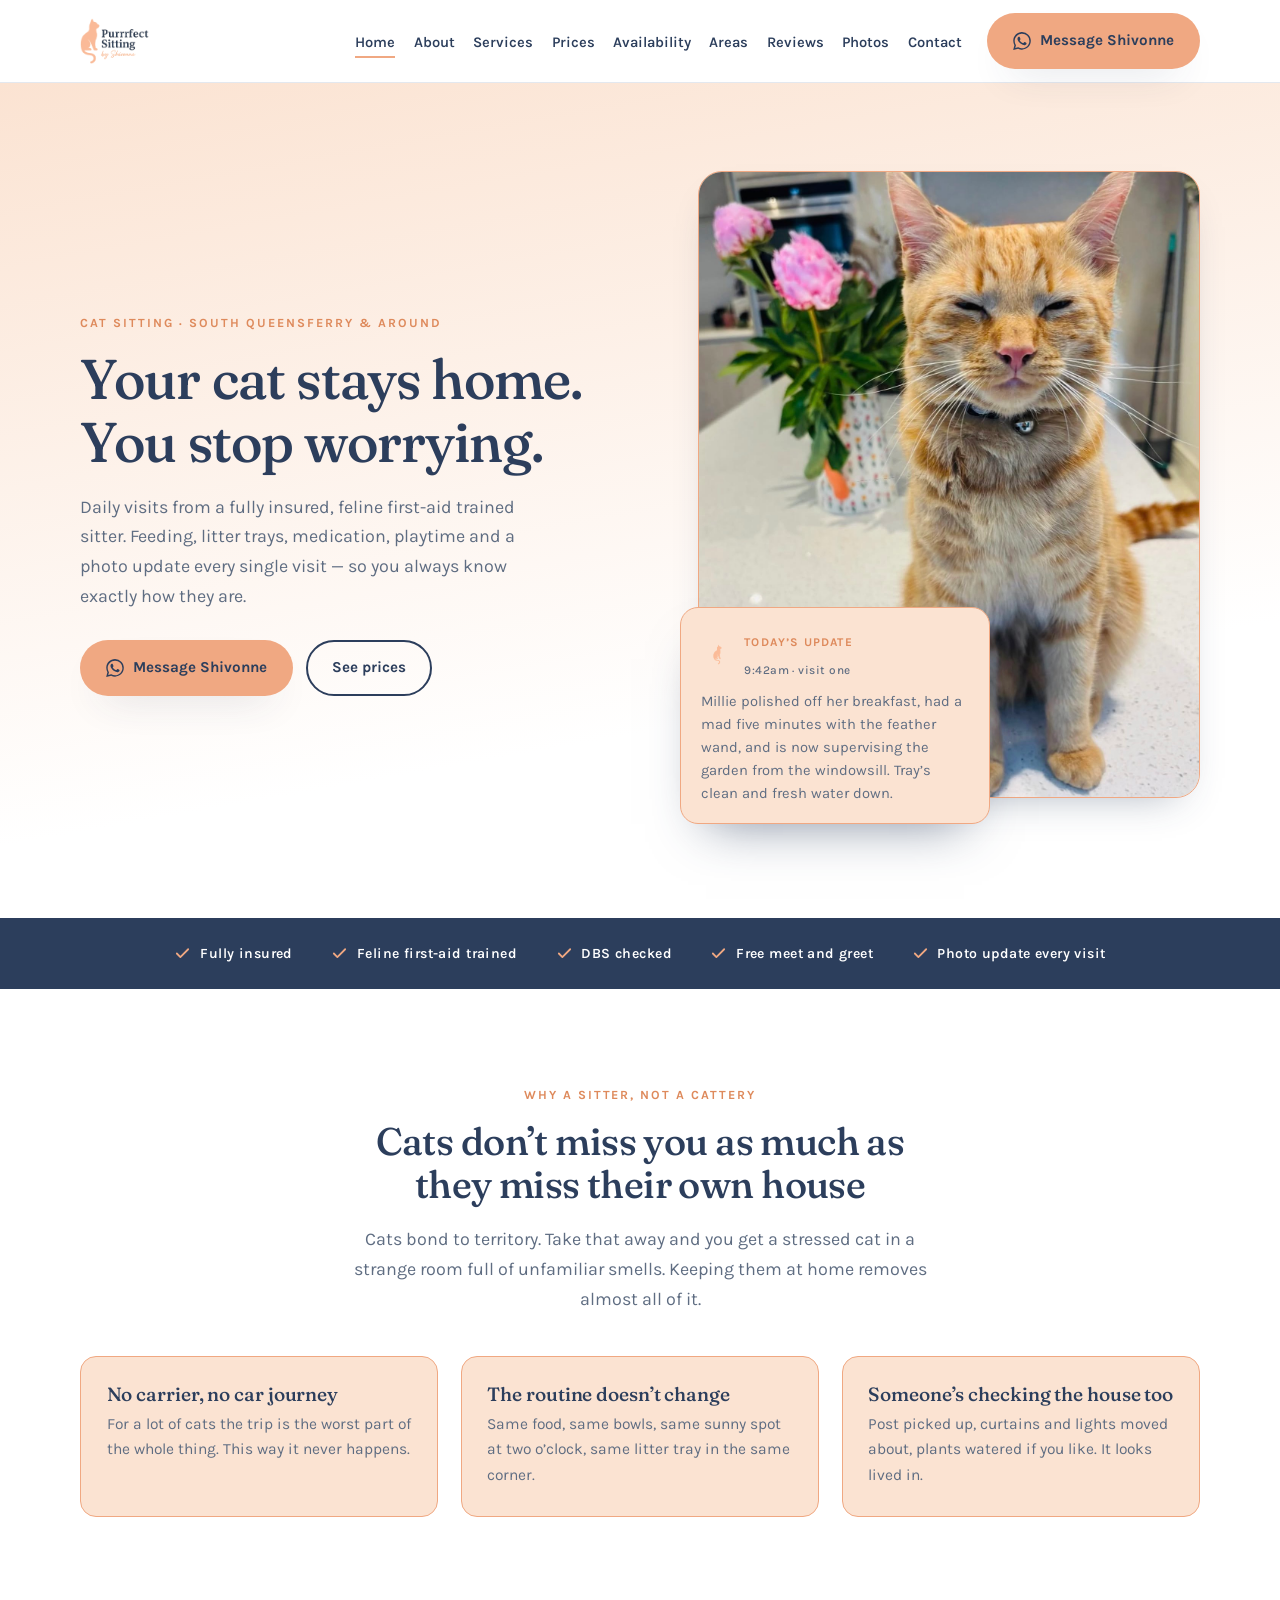
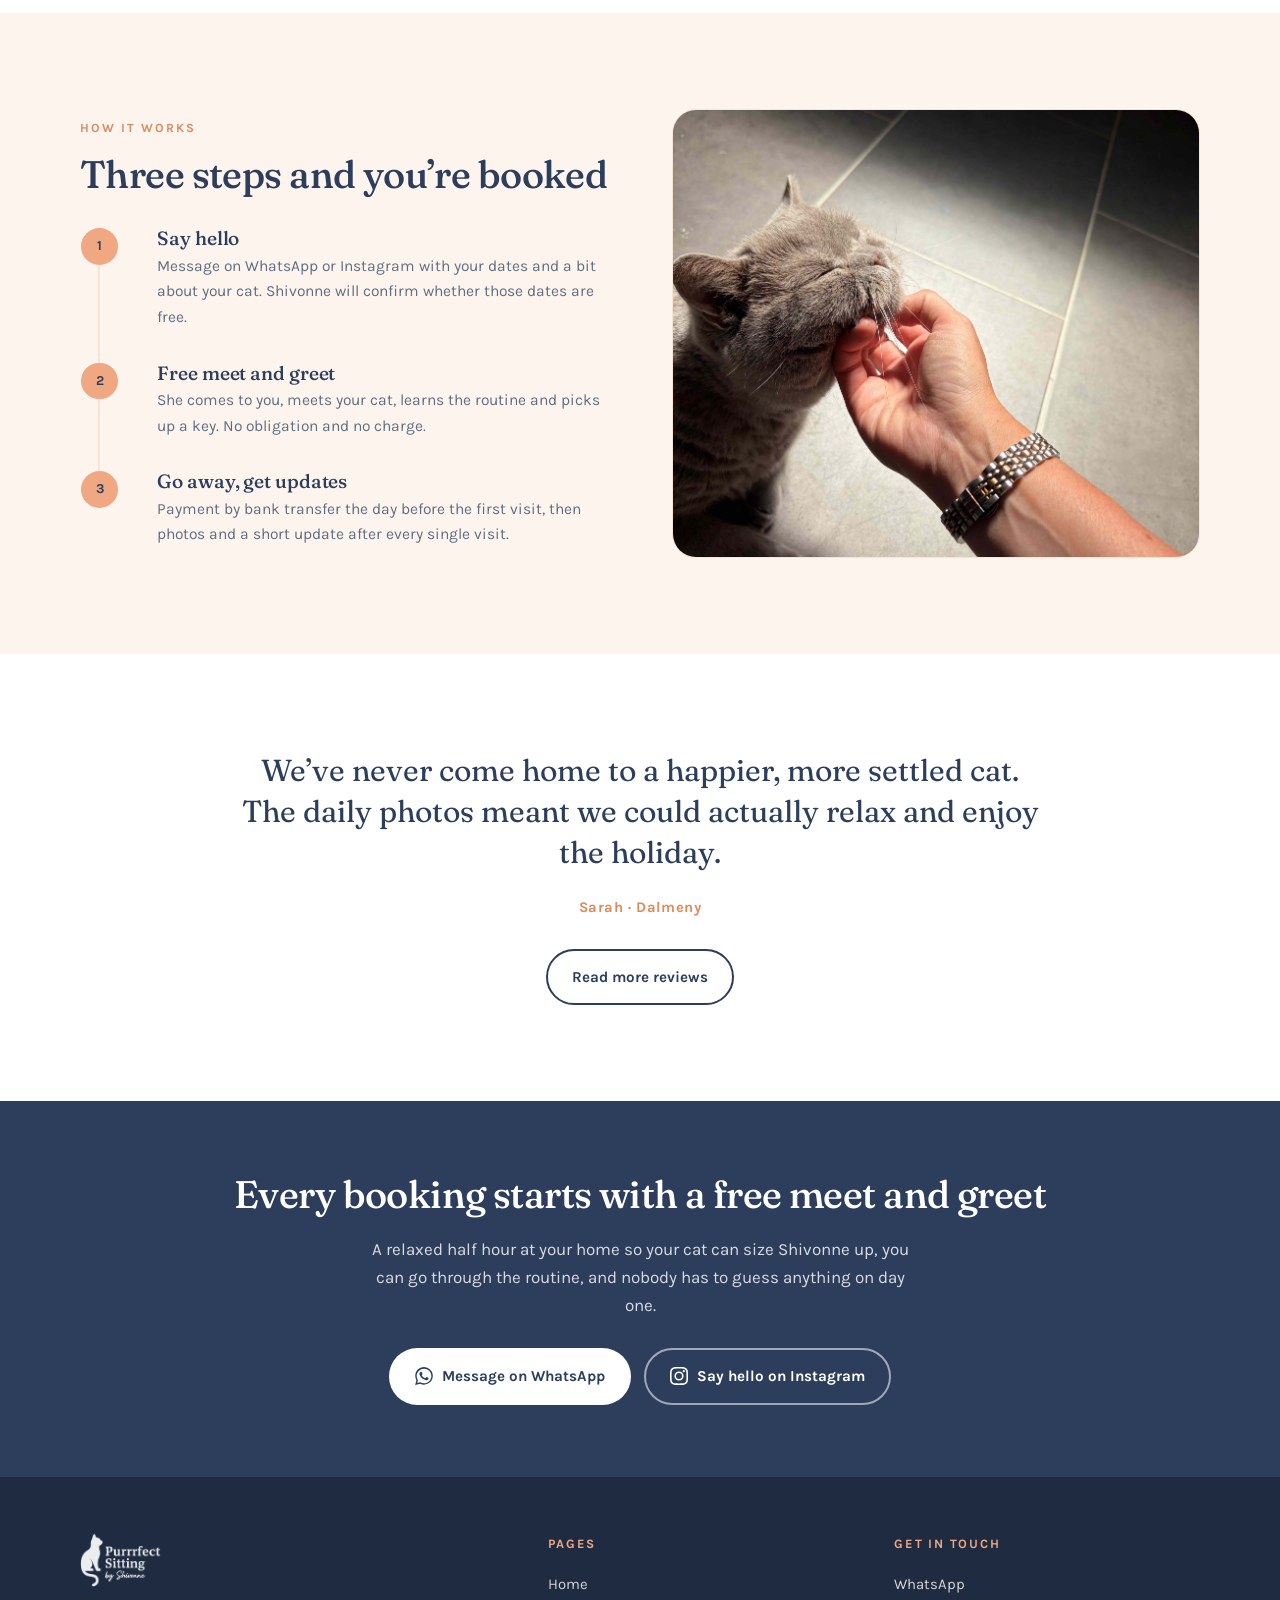
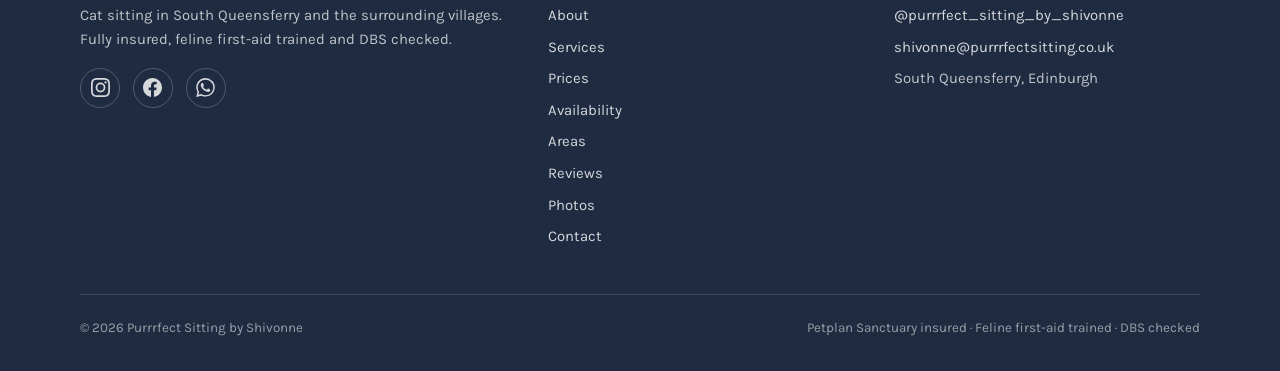
==== commit 99bbd8af: "Add files via upload" ====
--- a/index.html
+++ b/index.html
@@ -19,8 +19,8 @@
   <div class="wrap">
     <a class="brand" href="index.html"><img src="assets/logo.png" alt="Purrrfect Sitting by Shivonne" width="832" height="552"></a>
     <button class="nav-toggle" type="button" aria-expanded="false" aria-controls="site-nav" aria-label="Open menu"><svg viewBox="0 0 24 24" fill="none" stroke="currentColor" stroke-width="2" stroke-linecap="round" aria-hidden="true"><line x1="3" y1="6" x2="21" y2="6"/><line x1="3" y1="12" x2="21" y2="12"/><line x1="3" y1="18" x2="21" y2="18"/></svg></button>
-    <nav class="site-nav" id="site-nav" aria-label="Main"><ul><li><a href="index.html" aria-current="page">Home</a></li><li><a href="about.html">About</a></li><li><a href="services.html">Services</a></li><li><a href="prices.html">Prices</a></li><li><a href="availability.html">Availability</a></li><li><a href="areas.html">Areas</a></li><li><a href="testimonials.html">Reviews</a></li><li><a href="gallery.html">Photos</a></li></ul></nav>
-    <a class="btn btn--primary header-cta" href="https://wa.me/447XXXXXXXXX"><svg viewBox="0 0 24 24" fill="currentColor" aria-hidden="true"><path d="M17.47 14.38c-.3-.15-1.76-.87-2.03-.97-.27-.1-.47-.15-.67.15-.2.3-.77.97-.94 1.17-.17.2-.35.22-.65.07-.3-.15-1.26-.46-2.4-1.48-.89-.79-1.49-1.77-1.66-2.07-.17-.3-.02-.46.13-.61.13-.13.3-.35.45-.52.15-.17.2-.3.3-.5.1-.2.05-.37-.02-.52-.08-.15-.67-1.61-.92-2.21-.24-.58-.49-.5-.67-.51h-.57c-.2 0-.52.07-.79.37-.27.3-1.04 1.02-1.04 2.48s1.06 2.88 1.21 3.08c.15.2 2.1 3.2 5.08 4.49.71.31 1.26.49 1.69.62.71.23 1.36.2 1.87.12.57-.09 1.76-.72 2.01-1.41.25-.69.25-1.29.17-1.41-.07-.13-.27-.2-.57-.35M12.05 21.8h-.01a9.8 9.8 0 0 1-4.99-1.37l-.36-.21-3.71.97.99-3.62-.23-.37a9.8 9.8 0 0 1-1.5-5.23c0-5.4 4.4-9.8 9.81-9.8 2.62 0 5.08 1.02 6.93 2.88a9.74 9.74 0 0 1 2.87 6.93c0 5.41-4.4 9.81-9.8 9.81m8.34-18.15A11.7 11.7 0 0 0 12.05 0C5.6 0 .35 5.25.34 11.7c0 2.06.54 4.08 1.56 5.85L.24 24l6.6-1.73a11.7 11.7 0 0 0 5.2 1.24h.01c6.45 0 11.7-5.25 11.7-11.7 0-3.13-1.21-6.07-3.42-8.28"/></svg> Message Shivonne</a>
+    <nav class="site-nav" id="site-nav" aria-label="Main"><ul><li><a href="index.html" aria-current="page">Home</a></li><li><a href="about.html">About</a></li><li><a href="services.html">Services</a></li><li><a href="prices.html">Prices</a></li><li><a href="availability.html">Availability</a></li><li><a href="areas.html">Areas</a></li><li><a href="testimonials.html">Reviews</a></li><li><a href="gallery.html">Photos</a></li><li><a href="contact.html">Contact</a></li></ul></nav>
+    <a class="btn btn--primary header-cta" href="https://wa.me/447809421669"><svg viewBox="0 0 24 24" fill="currentColor" aria-hidden="true"><path d="M17.47 14.38c-.3-.15-1.76-.87-2.03-.97-.27-.1-.47-.15-.67.15-.2.3-.77.97-.94 1.17-.17.2-.35.22-.65.07-.3-.15-1.26-.46-2.4-1.48-.89-.79-1.49-1.77-1.66-2.07-.17-.3-.02-.46.13-.61.13-.13.3-.35.45-.52.15-.17.2-.3.3-.5.1-.2.05-.37-.02-.52-.08-.15-.67-1.61-.92-2.21-.24-.58-.49-.5-.67-.51h-.57c-.2 0-.52.07-.79.37-.27.3-1.04 1.02-1.04 2.48s1.06 2.88 1.21 3.08c.15.2 2.1 3.2 5.08 4.49.71.31 1.26.49 1.69.62.71.23 1.36.2 1.87.12.57-.09 1.76-.72 2.01-1.41.25-.69.25-1.29.17-1.41-.07-.13-.27-.2-.57-.35M12.05 21.8h-.01a9.8 9.8 0 0 1-4.99-1.37l-.36-.21-3.71.97.99-3.62-.23-.37a9.8 9.8 0 0 1-1.5-5.23c0-5.4 4.4-9.8 9.81-9.8 2.62 0 5.08 1.02 6.93 2.88a9.74 9.74 0 0 1 2.87 6.93c0 5.41-4.4 9.81-9.8 9.81m8.34-18.15A11.7 11.7 0 0 0 12.05 0C5.6 0 .35 5.25.34 11.7c0 2.06.54 4.08 1.56 5.85L.24 24l6.6-1.73a11.7 11.7 0 0 0 5.2 1.24h.01c6.45 0 11.7-5.25 11.7-11.7 0-3.13-1.21-6.07-3.42-8.28"/></svg> Message Shivonne</a>
   </div>
 </header>
 <main id="main">
@@ -31,7 +31,7 @@
       <h1>Your cat stays home. You stop worrying.</h1>
       <p class="lede">Daily visits from a fully insured, feline first-aid trained sitter. Feeding, litter trays, medication, playtime and a photo update every single visit &mdash; so you always know exactly how they are.</p>
       <div class="btn-row">
-        <a class="btn btn--primary" href="https://wa.me/447XXXXXXXXX"><svg viewBox="0 0 24 24" fill="currentColor" aria-hidden="true"><path d="M17.47 14.38c-.3-.15-1.76-.87-2.03-.97-.27-.1-.47-.15-.67.15-.2.3-.77.97-.94 1.17-.17.2-.35.22-.65.07-.3-.15-1.26-.46-2.4-1.48-.89-.79-1.49-1.77-1.66-2.07-.17-.3-.02-.46.13-.61.13-.13.3-.35.45-.52.15-.17.2-.3.3-.5.1-.2.05-.37-.02-.52-.08-.15-.67-1.61-.92-2.21-.24-.58-.49-.5-.67-.51h-.57c-.2 0-.52.07-.79.37-.27.3-1.04 1.02-1.04 2.48s1.06 2.88 1.21 3.08c.15.2 2.1 3.2 5.08 4.49.71.31 1.26.49 1.69.62.71.23 1.36.2 1.87.12.57-.09 1.76-.72 2.01-1.41.25-.69.25-1.29.17-1.41-.07-.13-.27-.2-.57-.35M12.05 21.8h-.01a9.8 9.8 0 0 1-4.99-1.37l-.36-.21-3.71.97.99-3.62-.23-.37a9.8 9.8 0 0 1-1.5-5.23c0-5.4 4.4-9.8 9.81-9.8 2.62 0 5.08 1.02 6.93 2.88a9.74 9.74 0 0 1 2.87 6.93c0 5.41-4.4 9.81-9.8 9.81m8.34-18.15A11.7 11.7 0 0 0 12.05 0C5.6 0 .35 5.25.34 11.7c0 2.06.54 4.08 1.56 5.85L.24 24l6.6-1.73a11.7 11.7 0 0 0 5.2 1.24h.01c6.45 0 11.7-5.25 11.7-11.7 0-3.13-1.21-6.07-3.42-8.28"/></svg> Message Shivonne</a>
+        <a class="btn btn--primary" href="https://wa.me/447809421669"><svg viewBox="0 0 24 24" fill="currentColor" aria-hidden="true"><path d="M17.47 14.38c-.3-.15-1.76-.87-2.03-.97-.27-.1-.47-.15-.67.15-.2.3-.77.97-.94 1.17-.17.2-.35.22-.65.07-.3-.15-1.26-.46-2.4-1.48-.89-.79-1.49-1.77-1.66-2.07-.17-.3-.02-.46.13-.61.13-.13.3-.35.45-.52.15-.17.2-.3.3-.5.1-.2.05-.37-.02-.52-.08-.15-.67-1.61-.92-2.21-.24-.58-.49-.5-.67-.51h-.57c-.2 0-.52.07-.79.37-.27.3-1.04 1.02-1.04 2.48s1.06 2.88 1.21 3.08c.15.2 2.1 3.2 5.08 4.49.71.31 1.26.49 1.69.62.71.23 1.36.2 1.87.12.57-.09 1.76-.72 2.01-1.41.25-.69.25-1.29.17-1.41-.07-.13-.27-.2-.57-.35M12.05 21.8h-.01a9.8 9.8 0 0 1-4.99-1.37l-.36-.21-3.71.97.99-3.62-.23-.37a9.8 9.8 0 0 1-1.5-5.23c0-5.4 4.4-9.8 9.81-9.8 2.62 0 5.08 1.02 6.93 2.88a9.74 9.74 0 0 1 2.87 6.93c0 5.41-4.4 9.81-9.8 9.81m8.34-18.15A11.7 11.7 0 0 0 12.05 0C5.6 0 .35 5.25.34 11.7c0 2.06.54 4.08 1.56 5.85L.24 24l6.6-1.73a11.7 11.7 0 0 0 5.2 1.24h.01c6.45 0 11.7-5.25 11.7-11.7 0-3.13-1.21-6.07-3.42-8.28"/></svg> Message Shivonne</a>
         <a class="btn btn--ghost" href="prices.html">See prices</a>
       </div>
     </div>
@@ -133,7 +133,7 @@
     <h2>Every booking starts with a free meet and greet</h2>
     <p>A relaxed half hour at your home so your cat can size Shivonne up, you can go through the routine, and nobody has to guess anything on day one.</p>
     <div class="btn-row">
-      <a class="btn btn--light" href="https://wa.me/447XXXXXXXXX"><svg viewBox="0 0 24 24" fill="currentColor" aria-hidden="true"><path d="M17.47 14.38c-.3-.15-1.76-.87-2.03-.97-.27-.1-.47-.15-.67.15-.2.3-.77.97-.94 1.17-.17.2-.35.22-.65.07-.3-.15-1.26-.46-2.4-1.48-.89-.79-1.49-1.77-1.66-2.07-.17-.3-.02-.46.13-.61.13-.13.3-.35.45-.52.15-.17.2-.3.3-.5.1-.2.05-.37-.02-.52-.08-.15-.67-1.61-.92-2.21-.24-.58-.49-.5-.67-.51h-.57c-.2 0-.52.07-.79.37-.27.3-1.04 1.02-1.04 2.48s1.06 2.88 1.21 3.08c.15.2 2.1 3.2 5.08 4.49.71.31 1.26.49 1.69.62.71.23 1.36.2 1.87.12.57-.09 1.76-.72 2.01-1.41.25-.69.25-1.29.17-1.41-.07-.13-.27-.2-.57-.35M12.05 21.8h-.01a9.8 9.8 0 0 1-4.99-1.37l-.36-.21-3.71.97.99-3.62-.23-.37a9.8 9.8 0 0 1-1.5-5.23c0-5.4 4.4-9.8 9.81-9.8 2.62 0 5.08 1.02 6.93 2.88a9.74 9.74 0 0 1 2.87 6.93c0 5.41-4.4 9.81-9.8 9.81m8.34-18.15A11.7 11.7 0 0 0 12.05 0C5.6 0 .35 5.25.34 11.7c0 2.06.54 4.08 1.56 5.85L.24 24l6.6-1.73a11.7 11.7 0 0 0 5.2 1.24h.01c6.45 0 11.7-5.25 11.7-11.7 0-3.13-1.21-6.07-3.42-8.28"/></svg> Message on WhatsApp</a>
+      <a class="btn btn--light" href="https://wa.me/447809421669"><svg viewBox="0 0 24 24" fill="currentColor" aria-hidden="true"><path d="M17.47 14.38c-.3-.15-1.76-.87-2.03-.97-.27-.1-.47-.15-.67.15-.2.3-.77.97-.94 1.17-.17.2-.35.22-.65.07-.3-.15-1.26-.46-2.4-1.48-.89-.79-1.49-1.77-1.66-2.07-.17-.3-.02-.46.13-.61.13-.13.3-.35.45-.52.15-.17.2-.3.3-.5.1-.2.05-.37-.02-.52-.08-.15-.67-1.61-.92-2.21-.24-.58-.49-.5-.67-.51h-.57c-.2 0-.52.07-.79.37-.27.3-1.04 1.02-1.04 2.48s1.06 2.88 1.21 3.08c.15.2 2.1 3.2 5.08 4.49.71.31 1.26.49 1.69.62.71.23 1.36.2 1.87.12.57-.09 1.76-.72 2.01-1.41.25-.69.25-1.29.17-1.41-.07-.13-.27-.2-.57-.35M12.05 21.8h-.01a9.8 9.8 0 0 1-4.99-1.37l-.36-.21-3.71.97.99-3.62-.23-.37a9.8 9.8 0 0 1-1.5-5.23c0-5.4 4.4-9.8 9.81-9.8 2.62 0 5.08 1.02 6.93 2.88a9.74 9.74 0 0 1 2.87 6.93c0 5.41-4.4 9.81-9.8 9.81m8.34-18.15A11.7 11.7 0 0 0 12.05 0C5.6 0 .35 5.25.34 11.7c0 2.06.54 4.08 1.56 5.85L.24 24l6.6-1.73a11.7 11.7 0 0 0 5.2 1.24h.01c6.45 0 11.7-5.25 11.7-11.7 0-3.13-1.21-6.07-3.42-8.28"/></svg> Message on WhatsApp</a>
       <a class="btn btn--outline-light" href="https://www.instagram.com/purrrfect_sitting_by_shivonne/"><svg viewBox="0 0 24 24" fill="currentColor" aria-hidden="true"><path d="M12 2.16c3.2 0 3.58.01 4.85.07 1.17.05 1.8.25 2.23.41.56.22.96.48 1.38.9.42.42.68.82.9 1.38.16.42.36 1.06.41 2.23.06 1.27.07 1.65.07 4.85s-.01 3.58-.07 4.85c-.05 1.17-.25 1.8-.41 2.23-.22.56-.48.96-.9 1.38-.42.42-.82.68-1.38.9-.42.16-1.06.36-2.23.41-1.27.06-1.65.07-4.85.07s-3.58-.01-4.85-.07c-1.17-.05-1.8-.25-2.23-.41-.56-.22-.96-.48-1.38-.9a3.8 3.8 0 0 1-.9-1.38c-.16-.42-.36-1.06-.41-2.23-.06-1.27-.07-1.65-.07-4.85s.01-3.58.07-4.85c.05-1.17.25-1.8.41-2.23.22-.56.48-.96.9-1.38.42-.42.82-.68 1.38-.9.42-.16 1.06-.36 2.23-.41C8.42 2.17 8.8 2.16 12 2.16M12 0C8.74 0 8.33.01 7.05.07 5.78.13 4.9.33 4.14.63c-.79.3-1.46.71-2.13 1.38A5.9 5.9 0 0 0 .63 4.14c-.3.76-.5 1.64-.56 2.91C.01 8.33 0 8.74 0 12s.01 3.67.07 4.95c.06 1.27.26 2.15.56 2.91.3.79.71 1.46 1.38 2.13.67.67 1.34 1.08 2.13 1.38.76.3 1.64.5 2.91.56C8.33 23.99 8.74 24 12 24s3.67-.01 4.95-.07c1.27-.06 2.15-.26 2.91-.56.79-.3 1.46-.71 2.13-1.38.67-.67 1.08-1.34 1.38-2.13.3-.76.5-1.64.56-2.91.06-1.28.07-1.69.07-4.95s-.01-3.67-.07-4.95c-.06-1.27-.26-2.15-.56-2.91-.3-.79-.71-1.46-1.38-2.13A5.9 5.9 0 0 0 19.86.63c-.76-.3-1.64-.5-2.91-.56C15.67.01 15.26 0 12 0m0 5.84a6.16 6.16 0 1 0 0 12.32 6.16 6.16 0 0 0 0-12.32M12 16a4 4 0 1 1 0-8 4 4 0 0 1 0 8m7.85-10.4a1.44 1.44 0 1 1-2.88 0 1.44 1.44 0 0 1 2.88 0"/></svg> Say hello on Instagram</a>
     </div>
   </div>
@@ -147,20 +147,20 @@
         <p>Cat sitting in South Queensferry and the surrounding villages. Fully insured, feline first-aid trained and DBS checked.</p>
         <div class="footer-social">
           <a href="https://www.instagram.com/purrrfect_sitting_by_shivonne/" aria-label="Instagram"><svg viewBox="0 0 24 24" fill="currentColor" aria-hidden="true"><path d="M12 2.16c3.2 0 3.58.01 4.85.07 1.17.05 1.8.25 2.23.41.56.22.96.48 1.38.9.42.42.68.82.9 1.38.16.42.36 1.06.41 2.23.06 1.27.07 1.65.07 4.85s-.01 3.58-.07 4.85c-.05 1.17-.25 1.8-.41 2.23-.22.56-.48.96-.9 1.38-.42.42-.82.68-1.38.9-.42.16-1.06.36-2.23.41-1.27.06-1.65.07-4.85.07s-3.58-.01-4.85-.07c-1.17-.05-1.8-.25-2.23-.41-.56-.22-.96-.48-1.38-.9a3.8 3.8 0 0 1-.9-1.38c-.16-.42-.36-1.06-.41-2.23-.06-1.27-.07-1.65-.07-4.85s.01-3.58.07-4.85c.05-1.17.25-1.8.41-2.23.22-.56.48-.96.9-1.38.42-.42.82-.68 1.38-.9.42-.16 1.06-.36 2.23-.41C8.42 2.17 8.8 2.16 12 2.16M12 0C8.74 0 8.33.01 7.05.07 5.78.13 4.9.33 4.14.63c-.79.3-1.46.71-2.13 1.38A5.9 5.9 0 0 0 .63 4.14c-.3.76-.5 1.64-.56 2.91C.01 8.33 0 8.74 0 12s.01 3.67.07 4.95c.06 1.27.26 2.15.56 2.91.3.79.71 1.46 1.38 2.13.67.67 1.34 1.08 2.13 1.38.76.3 1.64.5 2.91.56C8.33 23.99 8.74 24 12 24s3.67-.01 4.95-.07c1.27-.06 2.15-.26 2.91-.56.79-.3 1.46-.71 2.13-1.38.67-.67 1.08-1.34 1.38-2.13.3-.76.5-1.64.56-2.91.06-1.28.07-1.69.07-4.95s-.01-3.67-.07-4.95c-.06-1.27-.26-2.15-.56-2.91-.3-.79-.71-1.46-1.38-2.13A5.9 5.9 0 0 0 19.86.63c-.76-.3-1.64-.5-2.91-.56C15.67.01 15.26 0 12 0m0 5.84a6.16 6.16 0 1 0 0 12.32 6.16 6.16 0 0 0 0-12.32M12 16a4 4 0 1 1 0-8 4 4 0 0 1 0 8m7.85-10.4a1.44 1.44 0 1 1-2.88 0 1.44 1.44 0 0 1 2.88 0"/></svg></a>
-          <a href="https://www.facebook.com/profile.php?id=EDIT" aria-label="Facebook"><svg viewBox="0 0 24 24" fill="currentColor" aria-hidden="true"><path d="M24 12.07C24 5.4 18.63 0 12 0S0 5.4 0 12.07C0 18.1 4.39 23.1 10.13 24v-8.44H7.08v-3.49h3.05V9.41c0-3.02 1.79-4.69 4.53-4.69 1.31 0 2.68.24 2.68.24v2.97h-1.51c-1.49 0-1.96.93-1.96 1.89v2.25h3.33l-.53 3.49h-2.8V24C19.61 23.1 24 18.1 24 12.07"/></svg></a>
-          <a href="https://wa.me/447XXXXXXXXX" aria-label="WhatsApp"><svg viewBox="0 0 24 24" fill="currentColor" aria-hidden="true"><path d="M17.47 14.38c-.3-.15-1.76-.87-2.03-.97-.27-.1-.47-.15-.67.15-.2.3-.77.97-.94 1.17-.17.2-.35.22-.65.07-.3-.15-1.26-.46-2.4-1.48-.89-.79-1.49-1.77-1.66-2.07-.17-.3-.02-.46.13-.61.13-.13.3-.35.45-.52.15-.17.2-.3.3-.5.1-.2.05-.37-.02-.52-.08-.15-.67-1.61-.92-2.21-.24-.58-.49-.5-.67-.51h-.57c-.2 0-.52.07-.79.37-.27.3-1.04 1.02-1.04 2.48s1.06 2.88 1.21 3.08c.15.2 2.1 3.2 5.08 4.49.71.31 1.26.49 1.69.62.71.23 1.36.2 1.87.12.57-.09 1.76-.72 2.01-1.41.25-.69.25-1.29.17-1.41-.07-.13-.27-.2-.57-.35M12.05 21.8h-.01a9.8 9.8 0 0 1-4.99-1.37l-.36-.21-3.71.97.99-3.62-.23-.37a9.8 9.8 0 0 1-1.5-5.23c0-5.4 4.4-9.8 9.81-9.8 2.62 0 5.08 1.02 6.93 2.88a9.74 9.74 0 0 1 2.87 6.93c0 5.41-4.4 9.81-9.8 9.81m8.34-18.15A11.7 11.7 0 0 0 12.05 0C5.6 0 .35 5.25.34 11.7c0 2.06.54 4.08 1.56 5.85L.24 24l6.6-1.73a11.7 11.7 0 0 0 5.2 1.24h.01c6.45 0 11.7-5.25 11.7-11.7 0-3.13-1.21-6.07-3.42-8.28"/></svg></a>
+          <a href="https://www.facebook.com/share/1aujTGWp8v/" aria-label="Facebook"><svg viewBox="0 0 24 24" fill="currentColor" aria-hidden="true"><path d="M24 12.07C24 5.4 18.63 0 12 0S0 5.4 0 12.07C0 18.1 4.39 23.1 10.13 24v-8.44H7.08v-3.49h3.05V9.41c0-3.02 1.79-4.69 4.53-4.69 1.31 0 2.68.24 2.68.24v2.97h-1.51c-1.49 0-1.96.93-1.96 1.89v2.25h3.33l-.53 3.49h-2.8V24C19.61 23.1 24 18.1 24 12.07"/></svg></a>
+          <a href="https://wa.me/447809421669" aria-label="WhatsApp"><svg viewBox="0 0 24 24" fill="currentColor" aria-hidden="true"><path d="M17.47 14.38c-.3-.15-1.76-.87-2.03-.97-.27-.1-.47-.15-.67.15-.2.3-.77.97-.94 1.17-.17.2-.35.22-.65.07-.3-.15-1.26-.46-2.4-1.48-.89-.79-1.49-1.77-1.66-2.07-.17-.3-.02-.46.13-.61.13-.13.3-.35.45-.52.15-.17.2-.3.3-.5.1-.2.05-.37-.02-.52-.08-.15-.67-1.61-.92-2.21-.24-.58-.49-.5-.67-.51h-.57c-.2 0-.52.07-.79.37-.27.3-1.04 1.02-1.04 2.48s1.06 2.88 1.21 3.08c.15.2 2.1 3.2 5.08 4.49.71.31 1.26.49 1.69.62.71.23 1.36.2 1.87.12.57-.09 1.76-.72 2.01-1.41.25-.69.25-1.29.17-1.41-.07-.13-.27-.2-.57-.35M12.05 21.8h-.01a9.8 9.8 0 0 1-4.99-1.37l-.36-.21-3.71.97.99-3.62-.23-.37a9.8 9.8 0 0 1-1.5-5.23c0-5.4 4.4-9.8 9.81-9.8 2.62 0 5.08 1.02 6.93 2.88a9.74 9.74 0 0 1 2.87 6.93c0 5.41-4.4 9.81-9.8 9.81m8.34-18.15A11.7 11.7 0 0 0 12.05 0C5.6 0 .35 5.25.34 11.7c0 2.06.54 4.08 1.56 5.85L.24 24l6.6-1.73a11.7 11.7 0 0 0 5.2 1.24h.01c6.45 0 11.7-5.25 11.7-11.7 0-3.13-1.21-6.07-3.42-8.28"/></svg></a>
         </div>
       </div>
       <div>
         <h4>Pages</h4>
-        <ul><li><a href="index.html">Home</a></li><li><a href="about.html">About</a></li><li><a href="services.html">Services</a></li><li><a href="prices.html">Prices</a></li><li><a href="availability.html">Availability</a></li><li><a href="areas.html">Areas</a></li><li><a href="testimonials.html">Reviews</a></li><li><a href="gallery.html">Photos</a></li></ul>
+        <ul><li><a href="index.html">Home</a></li><li><a href="about.html">About</a></li><li><a href="services.html">Services</a></li><li><a href="prices.html">Prices</a></li><li><a href="availability.html">Availability</a></li><li><a href="areas.html">Areas</a></li><li><a href="testimonials.html">Reviews</a></li><li><a href="gallery.html">Photos</a></li><li><a href="contact.html">Contact</a></li></ul>
       </div>
       <div>
         <h4>Get in touch</h4>
         <ul>
-          <li><a href="https://wa.me/447XXXXXXXXX">WhatsApp</a></li>
+          <li><a href="https://wa.me/447809421669">WhatsApp</a></li>
           <li><a href="https://www.instagram.com/purrrfect_sitting_by_shivonne/">@purrrfect_sitting_by_shivonne</a></li>
-          <li><a href="mailto:hello@purrrfectsitting.co.uk">hello@purrrfectsitting.co.uk</a></li>
+          <li><a href="mailto:shivonne@purrrfectsitting.co.uk">shivonne@purrrfectsitting.co.uk</a></li>
           <li>South Queensferry, Edinburgh</li>
         </ul>
       </div>
@@ -171,7 +171,7 @@
     </div>
   </div>
 </footer>
-<a class="float-wa" href="https://wa.me/447XXXXXXXXX" aria-label="Message on WhatsApp"><svg viewBox="0 0 24 24" fill="currentColor" aria-hidden="true"><path d="M17.47 14.38c-.3-.15-1.76-.87-2.03-.97-.27-.1-.47-.15-.67.15-.2.3-.77.97-.94 1.17-.17.2-.35.22-.65.07-.3-.15-1.26-.46-2.4-1.48-.89-.79-1.49-1.77-1.66-2.07-.17-.3-.02-.46.13-.61.13-.13.3-.35.45-.52.15-.17.2-.3.3-.5.1-.2.05-.37-.02-.52-.08-.15-.67-1.61-.92-2.21-.24-.58-.49-.5-.67-.51h-.57c-.2 0-.52.07-.79.37-.27.3-1.04 1.02-1.04 2.48s1.06 2.88 1.21 3.08c.15.2 2.1 3.2 5.08 4.49.71.31 1.26.49 1.69.62.71.23 1.36.2 1.87.12.57-.09 1.76-.72 2.01-1.41.25-.69.25-1.29.17-1.41-.07-.13-.27-.2-.57-.35M12.05 21.8h-.01a9.8 9.8 0 0 1-4.99-1.37l-.36-.21-3.71.97.99-3.62-.23-.37a9.8 9.8 0 0 1-1.5-5.23c0-5.4 4.4-9.8 9.81-9.8 2.62 0 5.08 1.02 6.93 2.88a9.74 9.74 0 0 1 2.87 6.93c0 5.41-4.4 9.81-9.8 9.81m8.34-18.15A11.7 11.7 0 0 0 12.05 0C5.6 0 .35 5.25.34 11.7c0 2.06.54 4.08 1.56 5.85L.24 24l6.6-1.73a11.7 11.7 0 0 0 5.2 1.24h.01c6.45 0 11.7-5.25 11.7-11.7 0-3.13-1.21-6.07-3.42-8.28"/></svg></a>
+<a class="float-wa" href="https://wa.me/447809421669" aria-label="Message on WhatsApp"><svg viewBox="0 0 24 24" fill="currentColor" aria-hidden="true"><path d="M17.47 14.38c-.3-.15-1.76-.87-2.03-.97-.27-.1-.47-.15-.67.15-.2.3-.77.97-.94 1.17-.17.2-.35.22-.65.07-.3-.15-1.26-.46-2.4-1.48-.89-.79-1.49-1.77-1.66-2.07-.17-.3-.02-.46.13-.61.13-.13.3-.35.45-.52.15-.17.2-.3.3-.5.1-.2.05-.37-.02-.52-.08-.15-.67-1.61-.92-2.21-.24-.58-.49-.5-.67-.51h-.57c-.2 0-.52.07-.79.37-.27.3-1.04 1.02-1.04 2.48s1.06 2.88 1.21 3.08c.15.2 2.1 3.2 5.08 4.49.71.31 1.26.49 1.69.62.71.23 1.36.2 1.87.12.57-.09 1.76-.72 2.01-1.41.25-.69.25-1.29.17-1.41-.07-.13-.27-.2-.57-.35M12.05 21.8h-.01a9.8 9.8 0 0 1-4.99-1.37l-.36-.21-3.71.97.99-3.62-.23-.37a9.8 9.8 0 0 1-1.5-5.23c0-5.4 4.4-9.8 9.81-9.8 2.62 0 5.08 1.02 6.93 2.88a9.74 9.74 0 0 1 2.87 6.93c0 5.41-4.4 9.81-9.8 9.81m8.34-18.15A11.7 11.7 0 0 0 12.05 0C5.6 0 .35 5.25.34 11.7c0 2.06.54 4.08 1.56 5.85L.24 24l6.6-1.73a11.7 11.7 0 0 0 5.2 1.24h.01c6.45 0 11.7-5.25 11.7-11.7 0-3.13-1.21-6.07-3.42-8.28"/></svg></a>
 <script src="js/site.js"></script>
 
 </body>
--- a/css/style.css
+++ b/css/style.css
@@ -176,13 +176,13 @@
 
 /* ---------- Hero ---------- */
 .hero { padding: clamp(3rem, 7vw, 5.5rem) 0 clamp(3rem, 7vw, 5rem); background: linear-gradient(170deg, var(--peach-tint) 0%, #fff 70%); }
-.hero .wrap { display: grid; grid-template-columns: 1.05fr .95fr; gap: clamp(2rem, 5vw, 4rem); align-items: center; }
+.hero .wrap { display: grid; grid-template-columns: 1fr; gap: clamp(2rem, 5vw, 4rem); align-items: center; }
 .hero h1 { margin-bottom: .35em; }
 .hero .lede { max-width: 44ch; margin-bottom: 1.8rem; }
 
-.hero-visual { position: relative; }
+.hero-visual { position: relative; max-width: 460px; margin: 1rem auto 0; }
 .hero-photo {
-  aspect-ratio: 4 / 5;
+  aspect-ratio: 4 / 3.4;
   border-radius: 24px;
   background: var(--peach-soft) url('../assets/mark.png') center 42% / 42% no-repeat;
   border: 1px solid var(--peach);
@@ -191,12 +191,12 @@
 }
 .hero-photo img { width: 100%; height: 100%; object-fit: cover; }
 
-/* Signature element: the visit update card */
+/* Signature element: the visit update card.
+   Static by default; only floated over the photo on wide screens. */
 .update-card {
-  position: absolute;
-  left: -18px;
-  bottom: -26px;
-  width: min(310px, 82%);
+  position: static;
+  width: min(320px, 92%);
+  margin: -2.2rem auto 0;
   background: #fff;
   border: 1px solid var(--line);
   border-radius: 18px;
@@ -218,11 +218,18 @@
 .update-card__time { font-size: .74rem; color: var(--ink-soft); font-weight: 500; letter-spacing: .04em; }
 .update-card p { font-size: .92rem; line-height: 1.55; color: var(--ink-soft); margin: 0; }
 
-@media (max-width: 860px) {
-  .hero .wrap { grid-template-columns: 1fr; }
-  .hero-visual { max-width: 460px; margin: 1rem auto 2.5rem; }
-  .hero-photo { aspect-ratio: 4 / 3.4; }
-  .update-card { left: 0; right: 0; margin-inline: auto; }
+/* Wide screens only: two columns, card floated over the photo */
+@media (min-width: 861px) {
+  .hero .wrap { grid-template-columns: 1.05fr .95fr; }
+  .hero-visual { max-width: none; margin: 0; }
+  .hero-photo { aspect-ratio: 4 / 5; }
+  .update-card {
+    position: absolute;
+    left: -18px;
+    bottom: -26px;
+    width: min(310px, 82%);
+    margin: 0;
+  }
 }
 
 /* ---------- Page banner (inner pages) ---------- */
@@ -423,10 +430,14 @@
 .gallery .shot--wide { aspect-ratio: 1 / 1; }
 
 /* ---------- Split content ---------- */
-.split { display: grid; grid-template-columns: 1fr 1fr; gap: clamp(2rem, 5vw, 4rem); align-items: center; }
-@media (max-width: 860px) { .split { grid-template-columns: 1fr; } }
+.split { display: grid; gap: clamp(2rem, 5vw, 4rem); align-items: center; }
+.split { grid-template-columns: 1fr; }
+@media (min-width: 861px) {
+  .split { grid-template-columns: 1fr 1fr; }
+  .split__photo { aspect-ratio: 4 / 5; }
+}
 .split__photo {
-  aspect-ratio: 4 / 5;
+  aspect-ratio: 4 / 3.4;
   border-radius: 24px;
   background: var(--peach-soft) url('../assets/mark.png') center 45% / 45% no-repeat;
   border: 1px solid var(--peach-soft);
@@ -567,3 +578,225 @@
   padding: 0; margin: -1px; overflow: hidden;
   clip: rect(0,0,0,0); white-space: nowrap; border: 0;
 }
+
+/* ==========================================================================
+   Mobile hardening
+   ========================================================================== */
+
+/* Stop any single wide element from making the whole page scroll sideways.
+   'clip' rather than 'hidden' so the sticky header keeps working. */
+body { overflow-x: clip; }
+
+/* Grid and flex children default to min-width:auto, which stops them shrinking
+   below their content and forces overflow. This is the usual cause. */
+.grid > *, .split > *, .footer-grid > *, .hero .wrap > *,
+.cal-grid > *, .gallery > *, .price-card, .card, .quote-card { min-width: 0; }
+
+/* Long unbroken strings — the Instagram handle and email address in the footer
+   are wide enough to push the layout out on a narrow phone. */
+p, li, a, h1, h2, h3, blockquote, cite, figcaption { overflow-wrap: break-word; }
+.site-footer a, .cal-fallback { overflow-wrap: anywhere; }
+
+/* auto-fill minmax with a fixed minimum overflows when the viewport is
+   narrower than that minimum. min() caps it at the available width. */
+.cal-grid  { grid-template-columns: repeat(auto-fill, minmax(min(100%, 290px), 1fr)); }
+.gallery   { grid-template-columns: repeat(auto-fill, minmax(min(100%, 240px), 1fr)); }
+.area-list { grid-template-columns: repeat(auto-fill, minmax(min(100%, 170px), 1fr)); }
+
+/* The hero update card was absolutely positioned and hanging off the edge.
+   Below 860px it now sits in the flow, tucked under the photo. */
+.hero-visual { margin-bottom: 2.5rem; }
+
+/* Small phones — tighten gutters and padding so content isn't squeezed. */
+@media (max-width: 430px) {
+  body { font-size: 16px; }
+  .wrap { width: min(100% - 1.75rem, var(--wrap)); }
+  .brand img { height: 38px; }
+  .site-header .wrap { min-height: 68px; }
+  .card, .price-card, .quote-card { padding: 1.4rem 1.2rem; }
+  .quote-card { padding-top: 1.8rem; }
+  .note-box { padding: 1.2rem 1.1rem; }
+  .cal-month { padding: 1rem .85rem 1.1rem; }
+  .timeline li { padding-left: 2.9rem; margin-left: .9rem; }
+  .timeline li::before { width: 2rem; height: 2rem; left: -1rem; }
+  .trust ul { gap: .55rem 1.3rem; }
+  .trust li { font-size: .82rem; }
+  .btn { padding: .8rem 1.25rem; font-size: .9rem; }
+  .btn-row { gap: .6rem; }
+  .price-card__amount { font-size: 2.6rem; }
+  .float-wa { right: 14px; bottom: 14px; }
+}
+
+/* Landscape phones and small tablets — the gallery was dropping to one
+   very tall column earlier than it needed to. */
+@media (min-width: 431px) and (max-width: 700px) {
+  .gallery { grid-template-columns: 1fr 1fr; }
+}
+
+/* ---- build 3 ---- */
+
+/* ==========================================================================
+   Video (About page)
+   ========================================================================== */
+.video-frame {
+  margin: 0 auto;
+  max-width: 840px;
+  background: var(--navy);
+  border-radius: 20px;
+  overflow: hidden;
+  box-shadow: var(--shadow);
+}
+.video-frame video {
+  display: block;
+  width: auto;
+  max-width: 100%;
+  max-height: 76vh;
+  margin-inline: auto;
+  background: var(--navy);
+}
+.video-frame figcaption { display: none; }
+
+.video-frame.is-empty {
+  background: var(--peach-soft);
+  border: 1px solid var(--peach);
+  aspect-ratio: 16 / 9;
+  display: grid;
+  place-items: center;
+  text-align: center;
+}
+.video-frame.is-empty video { display: none; }
+.video-frame.is-empty figcaption {
+  display: block;
+  font-weight: 600;
+  color: var(--navy);
+  padding: 1.5rem;
+}
+
+@media (max-width: 640px) {
+  .video-frame { border-radius: 14px; }
+  .video-frame video { max-height: 68vh; }
+}
+
+/* ==========================================================================
+   Peach card fills — every boxed element takes the brand peach background,
+   matching the photo placeholder colour, instead of plain white.
+   ========================================================================== */
+.card,
+.note-box,
+.quote-card,
+.price-card,
+.area-list li,
+.cal-month,
+.update-card {
+  background: var(--peach-soft);
+  border-color: var(--peach);
+}
+
+.quote-card::before { color: var(--peach); }
+.card__icon { background: #fff; }
+
+/* deepen slightly on hover so interaction still reads */
+.card:hover, .price-card:hover, .quote-card:hover, .area-list li:hover {
+  background: var(--peach);
+  border-color: var(--peach-deep);
+}
+.area-list li { transition: background .2s ease, border-color .2s ease, transform .2s ease; }
+.area-list li:hover { transform: translateY(-2px); }
+.area-list li::before { background: var(--navy); }
+
+/* calendar day cells inside the peach month cards need contrast */
+.cal-day { background: #fff; }
+.cal-day--past { background: none; }
+
+/* the featured price card keeps its highlight border */
+.price-card--feature { border-color: var(--peach-deep); }
+
+/* Page header bands: step the tint up from the palest peach so the brand
+   colour actually registers. Home hero gradient matched to suit. */
+.page-head {
+  background: var(--peach-soft);
+  border-bottom-color: var(--peach);
+}
+.hero {
+  background: linear-gradient(170deg, var(--peach-soft) 0%, #fff 72%);
+}
+
+/* ==========================================================================
+   Contact page
+   ========================================================================== */
+.form { margin-top: 1.4rem; }
+.form label {
+  display: block;
+  font-size: .88rem;
+  font-weight: 700;
+  color: var(--navy);
+  margin-bottom: 1rem;
+}
+.form label em {
+  font-style: normal;
+  color: var(--peach-deep);
+}
+.form input,
+.form textarea {
+  display: block;
+  width: 100%;
+  margin-top: .4rem;
+  padding: .8rem .9rem;
+  font-family: inherit;
+  font-size: .97rem;
+  font-weight: 400;
+  color: var(--ink);
+  background: #fff;
+  border: 1px solid var(--line);
+  border-radius: 10px;
+  transition: border-color .18s ease, box-shadow .18s ease;
+}
+.form input::placeholder,
+.form textarea::placeholder { color: #9AA5B5; }
+.form input:focus,
+.form textarea:focus {
+  outline: none;
+  border-color: var(--peach);
+  box-shadow: 0 0 0 3px var(--peach-tint);
+}
+.form textarea { resize: vertical; min-height: 120px; }
+.form-grid { display: grid; grid-template-columns: 1fr 1fr; gap: 0 1rem; }
+@media (max-width: 560px) { .form-grid { grid-template-columns: 1fr; } }
+.form button { margin-top: .4rem; }
+.form-note { font-size: .82rem; color: var(--ink-soft); margin-top: .9rem; }
+.form-hp { position: absolute; left: -9999px; }
+
+.contact-list { display: grid; gap: .7rem; margin-top: 1.4rem; }
+.contact-row {
+  display: flex;
+  align-items: center;
+  gap: .9rem;
+  padding: .95rem 1.1rem;
+  background: var(--peach-soft);
+  border: 1px solid var(--peach);
+  border-radius: var(--radius-sm);
+  text-decoration: none;
+  transition: background .18s ease, border-color .18s ease, transform .18s ease;
+}
+.contact-row:hover {
+  background: var(--peach);
+  border-color: var(--peach-deep);
+  transform: translateY(-2px);
+}
+.contact-row__icon {
+  width: 40px; height: 40px;
+  display: grid; place-items: center;
+  flex: none;
+  border-radius: 50%;
+  background: #fff;
+  color: var(--navy);
+}
+.contact-row__icon svg { width: 19px; height: 19px; }
+.contact-row strong { display: block; color: var(--navy); font-size: .98rem; }
+.contact-row em {
+  display: block;
+  font-style: normal;
+  font-size: .86rem;
+  color: var(--ink-soft);
+  margin-top: .1rem;
+}
